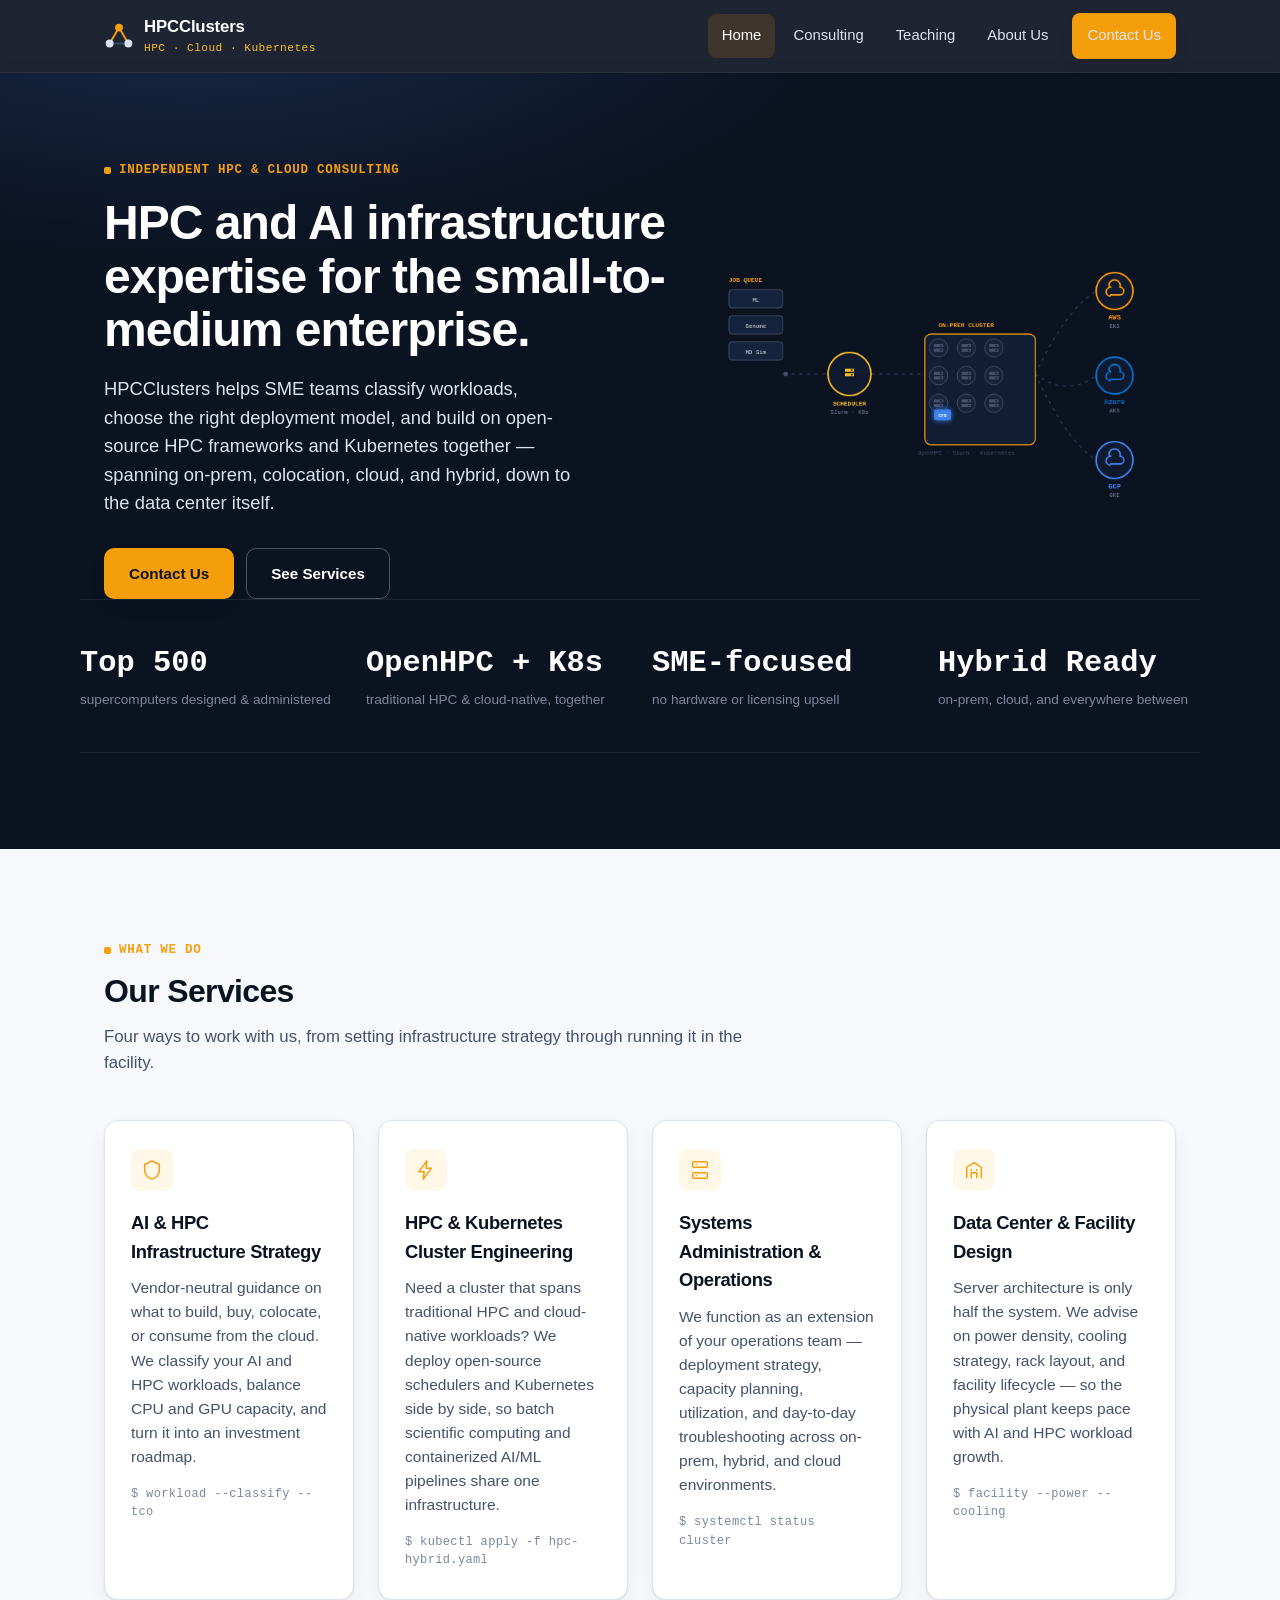
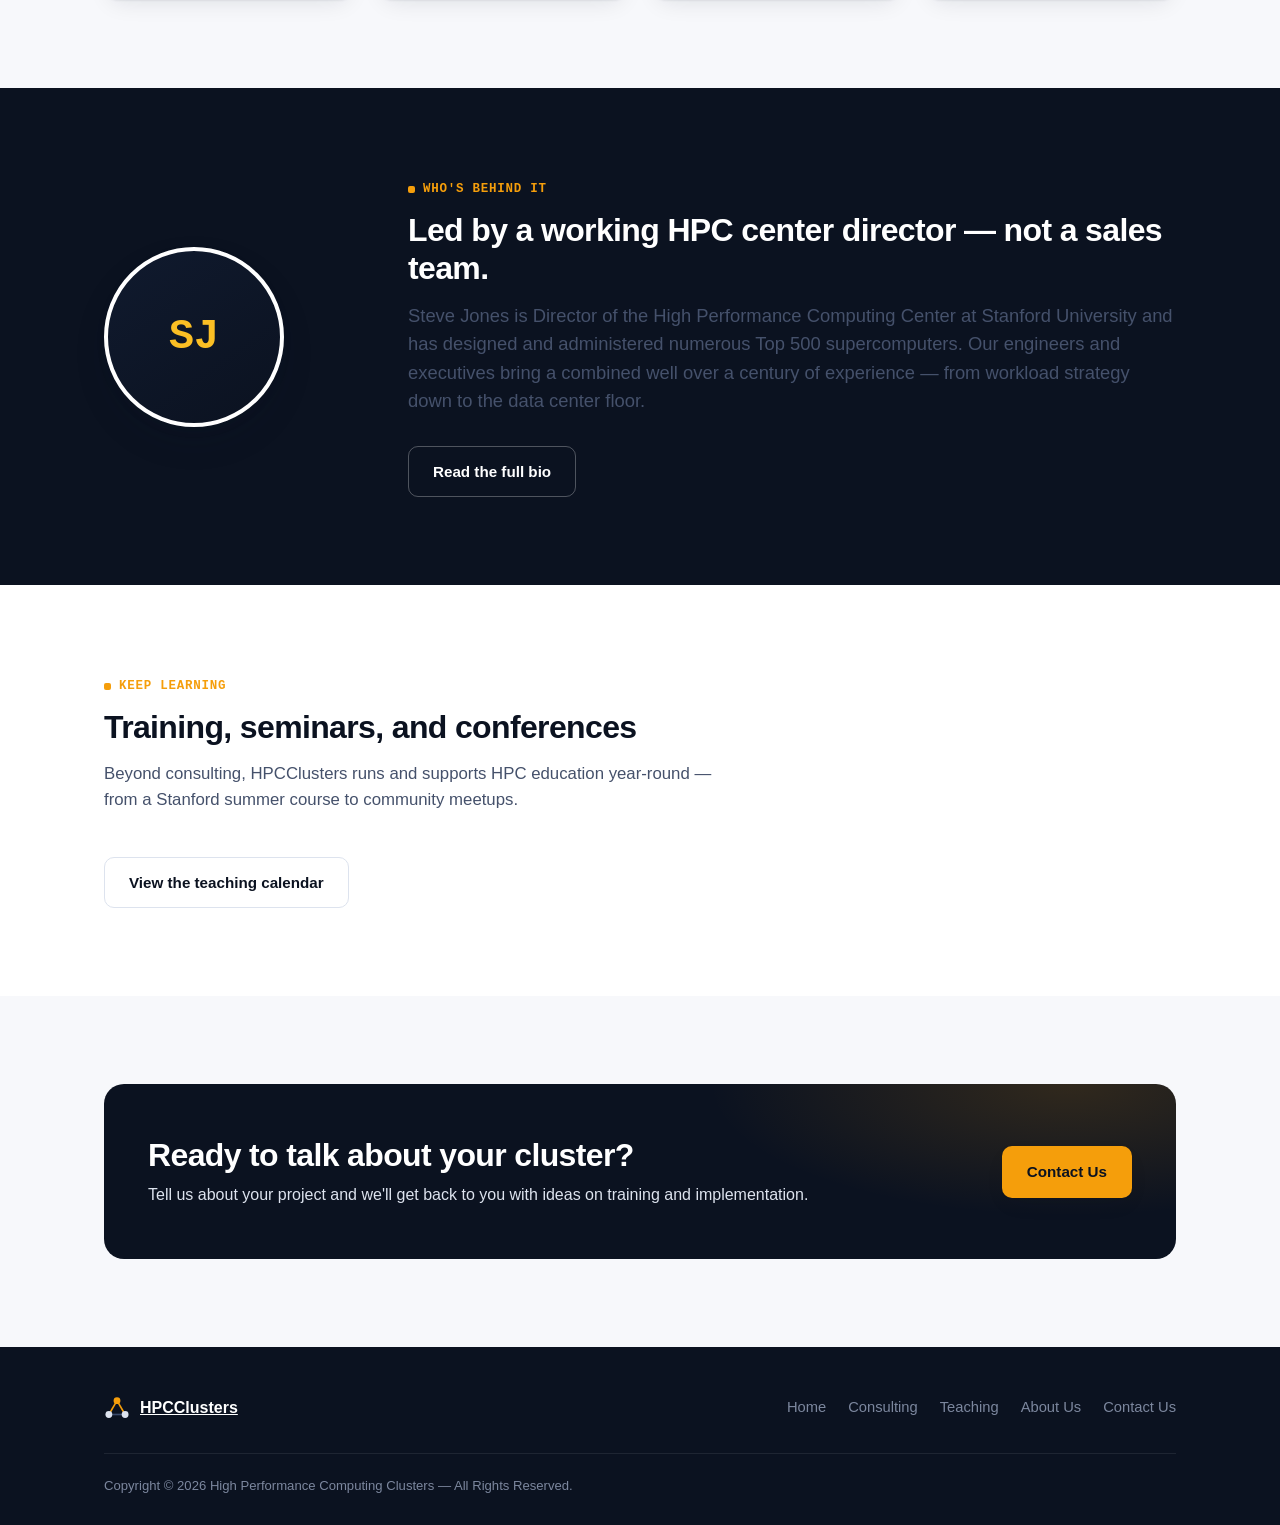
==== index.html @ d19217a7 "Revert stat label to OpenHPC + K8s" ====
<!doctype html>
<html lang="en">
<head>
<meta charset="utf-8" />
<meta name="viewport" content="width=device-width, initial-scale=1" />
<title>HPCClusters — HPC, Cloud & Data Center Consulting</title>
<meta name="description" content="HPCClusters helps small-to-medium enterprises design, deploy, and operate HPC and AI infrastructure — open-source HPC frameworks and Kubernetes clusters, cloud and hybrid deployment strategy, and data center facility design." />
<link rel="stylesheet" href="assets/styles.css" />
</head>
<body>

<header class="site">
  <div class="wrap nav">
    <a class="brand" href="index.html">
      <svg class="mark" viewBox="0 0 32 32" xmlns="http://www.w3.org/2000/svg">
        <line x1="16" y1="7" x2="6" y2="24" stroke="#f59e0b" stroke-width="2"/>
        <line x1="16" y1="7" x2="26" y2="24" stroke="#f59e0b" stroke-width="2"/>
        <line x1="6" y1="24" x2="26" y2="24" stroke="#3a4a6b" stroke-width="2"/>
        <circle cx="16" cy="7" r="4.2" fill="#f59e0b"/>
        <circle cx="6" cy="24" r="4.2" fill="#dde3ee"/>
        <circle cx="26" cy="24" r="4.2" fill="#dde3ee"/>
      </svg>
      <span>HPCClusters<span class="sub">HPC · Cloud · Kubernetes</span></span>
    </a>
    <button class="nav-toggle" aria-label="Toggle navigation" aria-expanded="false">☰</button>
    <ul class="nav-links">
      <li><a href="index.html" class="active">Home</a></li>
      <li><a href="consulting.html">Consulting</a></li>
      <li><a href="teaching.html">Teaching</a></li>
      <li><a href="about.html">About Us</a></li>
      <li class="cta"><a href="contact.html" class="btn btn-primary">Contact Us</a></li>
    </ul>
  </div>
</header>

<section class="hero">
  <div class="wrap hero-grid">
    <div>
      <span class="eyebrow">Independent HPC &amp; cloud consulting</span>
      <h1>HPC and AI infrastructure expertise for the small-to-medium enterprise.</h1>
      <p class="lede">HPCClusters helps SME teams classify workloads, choose the right deployment model, and build on open-source HPC frameworks and Kubernetes together — spanning on-prem, colocation, cloud, and hybrid, down to the data center itself.</p>
      <div class="hero-actions">
        <a href="contact.html" class="btn btn-primary">Contact Us</a>
        <a href="#services" class="btn btn-ghost">See Services</a>
      </div>
    </div>
    <div>
      <canvas id="hpc-anim" class="hybrid-flow" width="600" height="380"
        role="img"
        aria-label="Animation showing HPC jobs dispatched to an on-premises cluster running Slurm and Kubernetes, with burst jobs routed to AWS EKS, Azure AKS, and Google GKE"></canvas>
    </div>
  </div>

  <div class="wrap stats">
    <div class="stat"><b>Top&nbsp;500</b><span>supercomputers designed &amp; administered</span></div>
    <div class="stat"><b>OpenHPC&nbsp;+&nbsp;K8s</b><span>traditional HPC &amp; cloud-native, together</span></div>
    <div class="stat"><b>SME‑focused</b><span>no hardware or licensing upsell</span></div>
    <div class="stat"><b>Hybrid&nbsp;Ready</b><span>on-prem, cloud, and everywhere between</span></div>
  </div>
</section>

<section id="services">
  <div class="wrap">
    <div class="section-head">
      <span class="eyebrow">What we do</span>
      <h2>Our Services</h2>
      <p>Four ways to work with us, from setting infrastructure strategy through running it in the facility.</p>
    </div>
    <div class="grid-4">
      <div class="card">
        <div class="icon">
          <svg width="22" height="22" viewBox="0 0 24 24" fill="none" xmlns="http://www.w3.org/2000/svg"><path d="M12 2l8 4v6c0 5-3.4 8.6-8 10-4.6-1.4-8-5-8-10V6l8-4z" stroke="currentColor" stroke-width="1.6"/></svg>
        </div>
        <h3>AI &amp; HPC Infrastructure Strategy</h3>
        <p>Vendor-neutral guidance on what to build, buy, colocate, or consume from the cloud. We classify your AI and HPC workloads, balance CPU and GPU capacity, and turn it into an investment roadmap.</p>
        <span class="tag">$ workload --classify --tco</span>
      </div>
      <div class="card">
        <div class="icon">
          <svg width="22" height="22" viewBox="0 0 24 24" fill="none" xmlns="http://www.w3.org/2000/svg"><path d="M13 2L4 14h6l-1 8 9-12h-6l1-8z" stroke="currentColor" stroke-width="1.6" stroke-linejoin="round"/></svg>
        </div>
        <h3>HPC &amp; Kubernetes Cluster Engineering</h3>
        <p>Need a cluster that spans traditional HPC and cloud-native workloads? We deploy open-source schedulers and Kubernetes side by side, so batch scientific computing and containerized AI/ML pipelines share one infrastructure.</p>
        <span class="tag">$ kubectl apply -f hpc-hybrid.yaml</span>
      </div>
      <div class="card">
        <div class="icon">
          <svg width="22" height="22" viewBox="0 0 24 24" fill="none" xmlns="http://www.w3.org/2000/svg"><rect x="4" y="3" width="16" height="6" rx="1.5" stroke="currentColor" stroke-width="1.6"/><rect x="4" y="15" width="16" height="6" rx="1.5" stroke="currentColor" stroke-width="1.6"/><circle cx="8" cy="6" r="0.9" fill="currentColor"/><circle cx="8" cy="18" r="0.9" fill="currentColor"/></svg>
        </div>
        <h3>Systems Administration &amp; Operations</h3>
        <p>We function as an extension of your operations team — deployment strategy, capacity planning, utilization, and day-to-day troubleshooting across on-prem, hybrid, and cloud environments.</p>
        <span class="tag">$ systemctl status cluster</span>
      </div>
      <div class="card">
        <div class="icon">
          <svg width="22" height="22" viewBox="0 0 24 24" fill="none" xmlns="http://www.w3.org/2000/svg"><path d="M4 21V9l8-5 8 5v12" stroke="currentColor" stroke-width="1.6" stroke-linejoin="round"/><path d="M9 21v-6h6v6" stroke="currentColor" stroke-width="1.6"/><path d="M9 12h.01M15 12h.01" stroke="currentColor" stroke-width="2" stroke-linecap="round"/></svg>
        </div>
        <h3>Data Center &amp; Facility Design</h3>
        <p>Server architecture is only half the system. We advise on power density, cooling strategy, rack layout, and facility lifecycle — so the physical plant keeps pace with AI and HPC workload growth.</p>
        <span class="tag">$ facility --power --cooling</span>
      </div>
    </div>
  </div>
</section>

<section class="on-navy">
  <div class="wrap">
    <div class="bio-layout" style="align-items:center;">
      <div class="avatar">SJ</div>
      <div>
        <span class="eyebrow">Who's behind it</span>
        <h2 style="margin-top:10px;">Led by a working HPC center director — not a sales team.</h2>
        <p class="lede" style="margin-top:14px;">Steve Jones is Director of the High Performance Computing Center at Stanford University and has designed and administered numerous Top 500 supercomputers. Our engineers and executives bring a combined well over a century of experience — from workload strategy down to the data center floor.</p>
        <div class="hero-actions">
          <a href="about.html" class="btn btn-ghost">Read the full bio</a>
        </div>
      </div>
    </div>
  </div>
</section>

<section class="on-paper-alt">
  <div class="wrap">
    <div class="section-head">
      <span class="eyebrow">Keep learning</span>
      <h2>Training, seminars, and conferences</h2>
      <p>Beyond consulting, HPCClusters runs and supports HPC education year-round — from a Stanford summer course to community meetups.</p>
    </div>
    <div class="hero-actions">
      <a href="teaching.html" class="btn btn-outline">View the teaching calendar</a>
    </div>
  </div>
</section>

<section>
  <div class="wrap">
    <div class="cta-band">
      <div>
        <h2>Ready to talk about your cluster?</h2>
        <p>Tell us about your project and we'll get back to you with ideas on training and implementation.</p>
      </div>
      <a href="contact.html" class="btn btn-primary">Contact Us</a>
    </div>
  </div>
</section>

<footer class="site">
  <div class="wrap">
    <div class="footer-top">
      <a class="footer-brand" href="index.html">
        <svg class="mark" viewBox="0 0 32 32" xmlns="http://www.w3.org/2000/svg">
          <line x1="16" y1="7" x2="6" y2="24" stroke="#f59e0b" stroke-width="2"/>
          <line x1="16" y1="7" x2="26" y2="24" stroke="#f59e0b" stroke-width="2"/>
          <line x1="6" y1="24" x2="26" y2="24" stroke="#3a4a6b" stroke-width="2"/>
          <circle cx="16" cy="7" r="4.2" fill="#f59e0b"/>
          <circle cx="6" cy="24" r="4.2" fill="#dde3ee"/>
          <circle cx="26" cy="24" r="4.2" fill="#dde3ee"/>
        </svg>
        HPCClusters
      </a>
      <ul class="footer-links" style="list-style:none;padding:0;margin:0;">
        <li><a href="index.html">Home</a></li>
        <li><a href="consulting.html">Consulting</a></li>
        <li><a href="teaching.html">Teaching</a></li>
        <li><a href="about.html">About Us</a></li>
        <li><a href="contact.html">Contact Us</a></li>
      </ul>
    </div>
    <div class="footer-bottom">
      <span>Copyright © <span id="year">2026</span> High Performance Computing Clusters — All Rights Reserved.</span>
    </div>
  </div>
</footer>

<script src="assets/script.js"></script>
<script>
/* ============================================================
   HPC Cluster animation — job dispatch to on-prem + cloud burst
   ============================================================ */
(function () {
  'use strict';

  const canvas = document.getElementById('hpc-anim');
  if (!canvas) return;

  /* Respect reduced-motion preference */
  if (window.matchMedia('(prefers-reduced-motion: reduce)').matches) return;

  const ctx = canvas.getContext('2d');
  const dpr = Math.min(window.devicePixelRatio || 1, 2);

  /* Logical canvas size */
  const LW = 600, LH = 380;
  canvas.width  = LW * dpr;
  canvas.height = LH * dpr;
  ctx.scale(dpr, dpr);

  /* ---- Colors ---- */
  const C = {
    navy900:  '#0b1220',
    navy800:  '#101a2e',
    navy700:  '#16233c',
    slate600: '#45516b',
    slate400: '#7c879e',
    slate200: '#dde3ee',
    pathLine: '#2c3c5c',
    amber:    '#f59e0b',
    amberBrt: '#fbbf24',
    aws:      '#FF9900',
    azure:    '#0078D4',
    gcp:      '#4285F4',
  };

  /* ---- Layout ---- */
  /* Job queue */
  const QX   = 18;   /* left edge of job cards */
  const QW   = 70;   /* card width */
  const QH   = 24;   /* card height */
  const QGAP = 10;   /* gap between cards */
  const QTOP = 80;   /* y of first card */
  const QEXIT_X = QX + QW + 2;  /* right edge where packets enter the path */

  /* Scheduler */
  const SCHED = { x: 175, y: 190, r: 28 };

  /* On-prem cluster grid 3×3 */
  const GCOLS = 3, GROWS = 3, GSPACE = 36;
  const GCX = 327, GCY = 192;
  const GNODES = [];
  for (let r = 0; r < GROWS; r++) {
    for (let c = 0; c < GCOLS; c++) {
      GNODES.push({
        x: GCX + (c - 1) * GSPACE,
        y: GCY + (r - 1) * GSPACE,
        active: 0,            /* seconds of active time remaining */
        phaseOff: Math.random() * Math.PI * 2,
      });
    }
  }

  /* Cloud targets */
  const CLOUDS = [
    { x: 520, y:  82, color: C.aws,   name: 'AWS',   k8s: 'EKS' },
    { x: 520, y: 192, color: C.azure, name: 'Azure', k8s: 'AKS' },
    { x: 520, y: 302, color: C.gcp,   name: 'GCP',   k8s: 'GKE' },
  ];

  /* Cluster bounding box */
  const CPAD = 18;
  const CBOX = {
    x: GCX - GSPACE - CPAD,
    y: GCY - GSPACE - CPAD,
    w: GCOLS * GSPACE + CPAD * 2,
    h: GROWS * GSPACE + CPAD * 2,
  };

  /* ---- State ---- */
  const JOB_LABELS = ['CFD', 'ML', 'Genome', 'MD Sim', 'FEA', 'LLM', 'Monte', 'DFT', 'Batch'];
  let labelIdx = 0;
  let queue = [];      /* { label: string } */
  let packets = [];    /* in-flight job packets */

  let lastSpawn    = -2;
  let lastDispatch = -3;

  /* ---- Helpers ---- */
  function lerp(a, b, t) { return a + (b - a) * t; }

  function quadBez(p0, cp, p1, t) {
    const ax = lerp(p0.x, cp.x, t), ay = lerp(p0.y, cp.y, t);
    const bx = lerp(cp.x, p1.x, t), by = lerp(cp.y, p1.y, t);
    return { x: lerp(ax, bx, t), y: lerp(ay, by, t) };
  }

  function rrect(x, y, w, h, r) {
    ctx.beginPath();
    ctx.roundRect(x, y, w, h, r);
  }

  /* ---- Spawn and dispatch ---- */
  function spawnJob() {
    if (queue.length < 5) {
      queue.push({ label: JOB_LABELS[labelIdx++ % JOB_LABELS.length] });
    }
  }

  function dispatchJob() {
    if (!queue.length) return;
    const job = queue.shift();
    const toCloud = Math.random() < 0.38;
    const startY = QTOP + 12;  /* packet leaves from top of queue area */

    if (toCloud) {
      const cl = CLOUDS[Math.floor(Math.random() * CLOUDS.length)];
      /* Phase 0: straight left→sched  |  Phase 1: curved sched→cloud */
      const cpx = lerp(SCHED.x, cl.x, 0.5);
      const cpy = lerp(SCHED.y, cl.y, 0.5) + (cl.y < SCHED.y ? -28 : cl.y > SCHED.y ? 28 : 0);
      packets.push({
        job, color: cl.color,
        phase: 0, t: 0,
        p0: { x: QEXIT_X, y: startY },
        p1: { x: SCHED.x, y: SCHED.y },
        p2: { x: cl.x - 24, y: cl.y },
        cp: { x: cpx, y: cpy },
        targetNode: null, isCloud: true,
      });
    } else {
      const idle = GNODES.filter(n => n.active <= 0);
      if (!idle.length) { queue.unshift(job); return; }
      const node = idle[Math.floor(Math.random() * idle.length)];
      const cpx = lerp(SCHED.x, node.x, 0.5);
      const cpy = lerp(SCHED.y, node.y, 0.5) - 10;
      packets.push({
        job, color: C.amber,
        phase: 0, t: 0,
        p0: { x: QEXIT_X, y: startY },
        p1: { x: SCHED.x, y: SCHED.y },
        p2: { x: node.x, y: node.y },
        cp: { x: cpx, y: cpy },
        targetNode: node, isCloud: false,
      });
      /* Reserve node immediately */
      node.active = 0.01;
    }
  }

  /* ---- Drawing primitives ---- */

  function drawPath(x1, y1, x2, y2, cpx, cpy) {
    ctx.beginPath();
    if (cpx !== undefined) {
      ctx.moveTo(x1, y1);
      ctx.quadraticCurveTo(cpx, cpy, x2, y2);
    } else {
      ctx.moveTo(x1, y1);
      ctx.lineTo(x2, y2);
    }
    ctx.stroke();
  }

  function drawServerIcon(cx, cy, color) {
    ctx.fillStyle = color;
    ctx.fillRect(cx - 6, cy - 5, 12, 4);
    ctx.fillRect(cx - 6, cy + 1, 12, 4);
    /* status LED */
    ctx.fillStyle = C.navy700;
    ctx.beginPath(); ctx.arc(cx + 3, cy - 3, 1.2, 0, Math.PI * 2); ctx.fill();
    ctx.beginPath(); ctx.arc(cx + 3, cy + 3, 1.2, 0, Math.PI * 2); ctx.fill();
  }

  function drawCloudShape(cx, cy, size, color) {
    const s = size / 18;
    ctx.save();
    ctx.translate(cx, cy);
    ctx.scale(s, s);
    ctx.strokeStyle = color;
    ctx.lineWidth = 1.8 / s;
    ctx.lineJoin = 'round';
    ctx.beginPath();
    ctx.arc(-5, 3, 6,  Math.PI * 0.55, Math.PI * 1.5);
    ctx.arc( 0,-5, 7.5, Math.PI,        0);
    ctx.arc( 7, 2, 5,  Math.PI * 1.5,  Math.PI * 0.5);
    ctx.lineTo(-5, 7);
    ctx.closePath();
    ctx.stroke();
    ctx.restore();
  }

  /* ---- Main frame ---- */
  let rafId;
  let prevT = 0;

  function frame(ts) {
    const now = ts * 0.001;
    const dt  = Math.min(now - prevT, 0.05);
    prevT = now;

    /* Timing */
    if (now - lastSpawn    > 1.7)  { spawnJob();    lastSpawn    = now; }
    if (now - lastDispatch > 2.3 && queue.length) { dispatchJob(); lastDispatch = now; }

    /* Decay active nodes */
    GNODES.forEach(n => { if (n.active > 0) n.active -= dt; });

    /* Update packets */
    const PH0_SPEED = 0.026, PH1_SPEED = 0.018;
    packets.forEach(p => {
      if (p.phase === 0) {
        p.t += PH0_SPEED;
        if (p.t >= 1) { p.phase = 1; p.t = 0; }
      } else {
        p.t += PH1_SPEED;
        if (p.t >= 1) {
          p.done = true;
          if (!p.isCloud && p.targetNode) {
            p.targetNode.active = 3 + Math.random() * 5;
          }
        }
      }
    });
    packets = packets.filter(p => !p.done);

    /* ===== RENDER ===== */
    ctx.clearRect(0, 0, LW, LH);

    /* -- Static connection paths -- */
    ctx.save();
    ctx.setLineDash([3, 7]);
    ctx.strokeStyle = C.pathLine;
    ctx.lineWidth   = 1.5;
    ctx.lineCap     = 'round';

    /* queue exit → sched */
    drawPath(QEXIT_X, SCHED.y, SCHED.x - SCHED.r - 1, SCHED.y);

    /* sched → cluster */
    drawPath(SCHED.x + SCHED.r + 1, SCHED.y, CBOX.x, SCHED.y);

    /* cluster → each cloud (curved) */
    CLOUDS.forEach(cl => {
      const ox = CBOX.x + CBOX.w;
      const oy = SCHED.y;
      const cpx = (ox + cl.x - 24) / 2;
      const cpy = (oy + cl.y) / 2 + (cl.y < oy ? -30 : cl.y > oy ? 30 : 0);
      drawPath(ox, oy, cl.x - 24, cl.y, cpx, cpy);
    });

    ctx.restore();

    /* -- Job queue -- */
    ctx.fillStyle = C.amber;
    ctx.font = 'bold 8px monospace';
    ctx.textAlign = 'left';
    ctx.fillText('JOB QUEUE', QX, QTOP - 10);

    queue.forEach((job, i) => {
      const qy = QTOP + i * (QH + QGAP);
      rrect(QX, qy, QW, QH, 4);
      ctx.fillStyle   = C.navy700;
      ctx.fill();
      ctx.strokeStyle = C.slate600;
      ctx.lineWidth   = 1;
      ctx.stroke();
      ctx.fillStyle   = C.slate200;
      ctx.font        = '7.5px monospace';
      ctx.textAlign   = 'center';
      ctx.fillText(job.label, QX + QW / 2, qy + 16);
    });

    /* Queue-to-sched connector dot */
    ctx.fillStyle = C.slate600;
    ctx.beginPath();
    ctx.arc(QEXIT_X + 2, SCHED.y, 3, 0, Math.PI * 2);
    ctx.fill();

    /* -- Scheduler node -- */
    ctx.save();
    ctx.beginPath();
    ctx.arc(SCHED.x, SCHED.y, SCHED.r, 0, Math.PI * 2);
    ctx.fillStyle   = C.navy800;
    ctx.fill();
    ctx.strokeStyle = C.amberBrt;
    ctx.lineWidth   = 2;
    ctx.stroke();
    drawServerIcon(SCHED.x, SCHED.y - 2, C.amberBrt);

    ctx.fillStyle = C.amberBrt;
    ctx.font      = 'bold 8px monospace';
    ctx.textAlign = 'center';
    ctx.fillText('SCHEDULER', SCHED.x, SCHED.y + SCHED.r + 13);

    ctx.fillStyle = C.slate400;
    ctx.font      = '7.5px monospace';
    ctx.fillText('Slurm · K8s', SCHED.x, SCHED.y + SCHED.r + 24);
    ctx.restore();

    /* -- On-prem cluster box -- */
    rrect(CBOX.x, CBOX.y, CBOX.w, CBOX.h, 8);
    ctx.fillStyle   = 'rgba(22,35,60,0.72)';
    ctx.fill();
    ctx.strokeStyle = C.amber;
    ctx.lineWidth   = 1.5;
    ctx.stroke();

    ctx.fillStyle = C.amber;
    ctx.font      = 'bold 8px monospace';
    ctx.textAlign = 'center';
    ctx.fillText('ON-PREM CLUSTER', GCX, CBOX.y - 9);

    ctx.fillStyle = C.slate600;
    ctx.font      = '7.5px monospace';
    ctx.fillText('OpenHPC · Slurm · Kubernetes', GCX, CBOX.y + CBOX.h + 13);

    /* Compute nodes */
    GNODES.forEach(n => {
      const active = n.active > 0;
      const pulse  = active ? Math.sin(ts * 0.0025 + n.phaseOff) * 0.4 + 0.6 : 0;

      ctx.save();
      if (active) { ctx.shadowColor = C.amber; ctx.shadowBlur = 9 * pulse; }

      ctx.beginPath();
      ctx.arc(n.x, n.y, 12, 0, Math.PI * 2);
      ctx.fillStyle   = active ? `rgba(245,158,11,${0.06 + pulse * 0.12})` : 'rgba(255,255,255,0.03)';
      ctx.fill();
      ctx.strokeStyle = active ? C.amber : C.slate600;
      ctx.lineWidth   = active ? 1.8 : 1;
      ctx.stroke();
      ctx.restore();

      drawServerIcon(n.x, n.y, active ? C.amber : C.slate600);
    });

    /* -- Cloud nodes -- */
    CLOUDS.forEach(cl => {
      ctx.save();
      ctx.beginPath();
      ctx.arc(cl.x, cl.y, 24, 0, Math.PI * 2);
      ctx.fillStyle   = C.navy800;
      ctx.fill();
      ctx.strokeStyle = cl.color;
      ctx.lineWidth   = 2;
      ctx.stroke();
      drawCloudShape(cl.x, cl.y - 2, 18, cl.color);

      ctx.fillStyle = cl.color;
      ctx.font      = 'bold 9px monospace';
      ctx.textAlign = 'center';
      ctx.fillText(cl.name, cl.x, cl.y + 37);

      ctx.fillStyle = C.slate400;
      ctx.font      = '7.5px monospace';
      ctx.fillText(cl.k8s, cl.x, cl.y + 48);
      ctx.restore();
    });

    /* -- In-flight packets -- */
    packets.forEach(p => {
      let pos;
      if (p.phase === 0) {
        pos = { x: lerp(p.p0.x, p.p1.x, p.t), y: lerp(p.p0.y, p.p1.y, p.t) };
      } else {
        pos = quadBez(p.p1, p.cp, p.p2, p.t);
      }

      const pw = 22, ph = 14;
      ctx.save();
      ctx.shadowColor = p.color;
      ctx.shadowBlur  = 7;
      rrect(pos.x - pw / 2, pos.y - ph / 2, pw, ph, 3);
      ctx.fillStyle   = p.color;
      ctx.globalAlpha = 0.93;
      ctx.fill();
      ctx.globalAlpha = 1;

      ctx.fillStyle = (p.color === C.amber) ? '#0b1220' : '#ffffff';
      ctx.font      = 'bold 6px monospace';
      ctx.textAlign = 'center';
      ctx.fillText(p.job.label.substring(0, 5), pos.x, pos.y + 2.5);
      ctx.restore();
    });

    rafId = requestAnimationFrame(frame);
  }

  /* Seed queue */
  spawnJob(); spawnJob(); spawnJob();

  /* Pause when off-screen */
  const io = new IntersectionObserver(([e]) => {
    if (e.isIntersecting) {
      if (!rafId) rafId = requestAnimationFrame(frame);
    } else {
      cancelAnimationFrame(rafId);
      rafId = null;
    }
  }, { threshold: 0.1 });
  io.observe(canvas);

  rafId = requestAnimationFrame(frame);
})();
</script>
</body>
</html>
---- assets/styles.css ----
/* ===========================================================
   HPCClusters — design system
   =========================================================== */

:root {
  --navy-900: #0b1220;
  --navy-800: #101a2e;
  --navy-700: #16233c;
  --slate-600: #45516b;
  --slate-400: #7c879e;
  --slate-200: #dde3ee;
  --paper: #f7f8fb;
  --white: #ffffff;
  --amber-500: #f59e0b;
  --amber-400: #fbbf24;
  --amber-050: #fff7e8;

  --font-sans: -apple-system, BlinkMacSystemFont, "Segoe UI", Roboto, Helvetica, Arial, sans-serif;
  --font-mono: ui-monospace, SFMono-Regular, "SF Mono", Menlo, Consolas, "Liberation Mono", monospace;

  --radius: 14px;
  --shadow-soft: 0 1px 2px rgba(15, 23, 42, 0.06), 0 8px 24px -8px rgba(15, 23, 42, 0.12);
  --shadow-lift: 0 4px 8px rgba(15, 23, 42, 0.08), 0 16px 40px -12px rgba(15, 23, 42, 0.22);
  --max: 1120px;
}

* { box-sizing: border-box; }
html { scroll-behavior: smooth; }

body {
  margin: 0;
  font-family: var(--font-sans);
  color: var(--navy-800);
  background: var(--paper);
  line-height: 1.55;
  -webkit-font-smoothing: antialiased;
}

img { max-width: 100%; display: block; }
a { color: inherit; }

.wrap {
  max-width: var(--max);
  margin: 0 auto;
  padding: 0 24px;
}

.eyebrow {
  display: inline-flex;
  align-items: center;
  gap: 8px;
  font-family: var(--font-mono);
  font-size: 12.5px;
  letter-spacing: 0.06em;
  text-transform: uppercase;
  color: var(--amber-500);
  font-weight: 600;
}
.eyebrow::before {
  content: "";
  width: 7px;
  height: 7px;
  border-radius: 2px;
  background: var(--amber-500);
  display: inline-block;
}

h1, h2, h3, h4 { font-family: var(--font-sans); font-weight: 700; letter-spacing: -0.02em; margin: 0; color: var(--navy-900); }
h1 { font-size: clamp(2rem, 4vw, 3rem); line-height: 1.12; }
h2 { font-size: clamp(1.5rem, 2.6vw, 2rem); line-height: 1.2; }
h3 { font-size: 1.15rem; }
p { margin: 0; }
.lede { font-size: 1.15rem; color: var(--slate-600); }

.btn {
  display: inline-flex;
  align-items: center;
  justify-content: center;
  gap: 8px;
  padding: 13px 24px;
  border-radius: 10px;
  font-weight: 600;
  font-size: 0.95rem;
  text-decoration: none;
  border: 1px solid transparent;
  cursor: pointer;
  transition: transform 0.15s ease, box-shadow 0.15s ease, background 0.15s ease, border-color 0.15s ease;
  white-space: nowrap;
}
.btn:hover { transform: translateY(-1px); }
.btn-primary { background: var(--amber-500); color: var(--navy-900); box-shadow: var(--shadow-soft); }
.btn-primary:hover { background: var(--amber-400); box-shadow: var(--shadow-lift); }
.btn-ghost { background: transparent; color: var(--white); border-color: rgba(255,255,255,0.28); }
.btn-ghost:hover { border-color: rgba(255,255,255,0.55); }
.btn-outline { background: transparent; color: var(--navy-900); border-color: var(--slate-200); }
.btn-outline:hover { border-color: var(--navy-800); }

/* ---------- header ---------- */
header.site {
  position: sticky;
  top: 0;
  z-index: 50;
  background: rgba(11, 18, 32, 0.92);
  backdrop-filter: saturate(140%) blur(10px);
  border-bottom: 1px solid rgba(255,255,255,0.06);
}
.nav {
  display: flex;
  align-items: center;
  justify-content: space-between;
  height: 72px;
}
.brand {
  display: flex;
  align-items: center;
  gap: 10px;
  text-decoration: none;
  color: var(--white);
  font-weight: 700;
  font-size: 1.05rem;
  letter-spacing: -0.01em;
}
.brand .mark { width: 30px; height: 30px; flex: none; }
.brand .sub { font-family: var(--font-mono); font-size: 0.7rem; color: var(--amber-400); letter-spacing: 0.04em; display: block; font-weight: 500; }

.nav-links { display: flex; align-items: center; gap: 4px; list-style: none; margin: 0; padding: 0; }
.nav-links a {
  display: inline-block;
  padding: 10px 14px;
  color: var(--slate-200);
  text-decoration: none;
  font-size: 0.93rem;
  font-weight: 500;
  border-radius: 8px;
  transition: color 0.15s ease, background 0.15s ease;
}
.nav-links a:hover { color: var(--white); background: rgba(255,255,255,0.07); }
.nav-links a.active { color: var(--white); background: rgba(245,158,11,0.14); }
.nav-links .cta { margin-left: 6px; }

.nav-toggle {
  display: none;
  background: none;
  border: 1px solid rgba(255,255,255,0.2);
  border-radius: 8px;
  width: 40px;
  height: 40px;
  color: var(--white);
  cursor: pointer;
}

@media (max-width: 860px) {
  .nav-toggle { display: inline-flex; align-items: center; justify-content: center; }
  .nav-links {
    position: absolute;
    top: 72px; left: 0; right: 0;
    background: var(--navy-900);
    flex-direction: column;
    align-items: stretch;
    padding: 8px 20px 18px;
    border-bottom: 1px solid rgba(255,255,255,0.08);
    display: none;
  }
  .nav-links.open { display: flex; }
  .nav-links a { padding: 12px 10px; }
  .nav-links .cta { margin-left: 0; margin-top: 6px; }
}

/* ---------- hero ---------- */
.hero {
  position: relative;
  background: radial-gradient(1200px 480px at 15% -10%, #182a4a 0%, var(--navy-900) 55%), var(--navy-900);
  color: var(--white);
  overflow: hidden;
  padding: 84px 0 96px;
}
.hero-grid {
  display: grid;
  grid-template-columns: 1.1fr 0.9fr;
  gap: 48px;
  align-items: center;
  position: relative;
  z-index: 2;
}
@media (max-width: 900px) { .hero-grid { grid-template-columns: 1fr; } }

.hero p.lede { color: var(--slate-200); margin-top: 18px; max-width: 46ch; }
.hero h1 { color: var(--white); margin-top: 14px; }
.hero-actions { display: flex; gap: 12px; margin-top: 30px; flex-wrap: wrap; }
.hero-small { padding: 64px 0 72px; }

.hybrid-flow { width: 100%; height: auto; overflow: visible; }

.hybrid-flow .flow-path {
  fill: none;
  stroke: #2c3c5c;
  stroke-width: 1.6;
  stroke-dasharray: 3 7;
  stroke-linecap: round;
}

.hybrid-flow .particle {
  fill: var(--amber-500);
  filter: drop-shadow(0 0 4px rgba(245, 158, 11, 0.65));
}
.hybrid-flow .particle-cloud { fill: var(--amber-400); }

.hybrid-flow .node-badge circle {
  fill: var(--navy-700);
  stroke: rgba(255, 255, 255, 0.14);
  stroke-width: 1.5;
}
.hybrid-flow .node-badge-primary circle {
  fill: var(--navy-800);
  stroke: var(--amber-500);
  stroke-width: 2;
}

.hybrid-flow .flow-label {
  fill: var(--slate-400);
  font-family: var(--font-mono);
  font-size: 11px;
  letter-spacing: 0.08em;
}
.hybrid-flow .flow-label-primary { fill: var(--amber-400); font-weight: 600; }

@media (prefers-reduced-motion: reduce) {
  .hybrid-flow .particle { display: none; }
}

/* ---------- sections ---------- */
section { padding: 88px 0; }
.section-head { max-width: 640px; margin-bottom: 44px; }
.section-head h2 { margin-top: 10px; }
.section-head p { margin-top: 14px; color: var(--slate-600); font-size: 1.05rem; }
.center { text-align: center; margin-left: auto; margin-right: auto; }

.on-navy { background: var(--navy-900); color: var(--white); }
.on-navy .section-head p { color: var(--slate-200); }
.on-navy h2 { color: var(--white); }
.on-paper-alt { background: var(--white); }

/* ---------- cards ---------- */
.grid-3 { display: grid; grid-template-columns: repeat(3, 1fr); gap: 24px; }
.grid-2 { display: grid; grid-template-columns: repeat(2, 1fr); gap: 24px; }
.grid-4 { display: grid; grid-template-columns: repeat(4, 1fr); gap: 24px; }
@media (max-width: 1100px) { .grid-4 { grid-template-columns: repeat(2, 1fr); } }
@media (max-width: 900px) { .grid-3, .grid-2 { grid-template-columns: 1fr; } }
@media (max-width: 640px) { .grid-4 { grid-template-columns: 1fr; } }

.card {
  background: var(--white);
  border: 1px solid var(--slate-200);
  border-radius: var(--radius);
  padding: 28px 26px;
  box-shadow: var(--shadow-soft);
  transition: transform 0.18s ease, box-shadow 0.18s ease;
}
.card:hover { transform: translateY(-3px); box-shadow: var(--shadow-lift); }
.card-featured { border-color: var(--amber-500); box-shadow: 0 0 0 1px var(--amber-500), var(--shadow-soft); }
.card-featured:hover { box-shadow: 0 0 0 1px var(--amber-500), var(--shadow-lift); }
.badge {
  display: inline-flex;
  align-self: flex-start;
  align-items: center;
  gap: 6px;
  font-family: var(--font-mono);
  font-size: 0.72rem;
  font-weight: 700;
  letter-spacing: 0.04em;
  text-transform: uppercase;
  color: var(--navy-900);
  background: var(--amber-050);
  border: 1px solid var(--amber-400);
  padding: 4px 10px;
  border-radius: 999px;
}
.card .icon {
  width: 42px; height: 42px;
  border-radius: 10px;
  background: var(--amber-050);
  display: flex; align-items: center; justify-content: center;
  margin-bottom: 18px;
  color: var(--amber-500);
}
.card h3 { margin-bottom: 10px; }
.card p { color: var(--slate-600); font-size: 0.97rem; }
.card .tag {
  display: inline-block;
  margin-top: 16px;
  font-family: var(--font-mono);
  font-size: 0.75rem;
  color: var(--slate-400);
  letter-spacing: 0.03em;
}

.card-link { text-decoration: none; }
.card-link .card { height: 100%; display: flex; flex-direction: column; }
.card-link .more { margin-top: auto; padding-top: 18px; font-weight: 600; font-size: 0.9rem; color: var(--navy-900); display: flex; align-items: center; gap: 6px; }
.card-link:hover .more { color: var(--amber-500); }

/* ---------- stats / trust strip ---------- */
.stats {
  display: grid;
  grid-template-columns: repeat(4, 1fr);
  gap: 24px;
  padding: 40px 0;
  border-top: 1px solid rgba(255,255,255,0.08);
  border-bottom: 1px solid rgba(255,255,255,0.08);
}
@media (max-width: 760px) { .stats { grid-template-columns: repeat(2, 1fr); } }
.stat b { display: block; font-size: 1.9rem; color: var(--white); font-family: var(--font-mono); }
.stat span { color: var(--slate-400); font-size: 0.85rem; }

/* ---------- steps ---------- */
.steps { display: grid; grid-template-columns: repeat(3, 1fr); gap: 24px; counter-reset: step; }
.steps-4 { display: grid; grid-template-columns: repeat(4, 1fr); gap: 24px; }
@media (max-width: 1100px) { .steps-4 { grid-template-columns: repeat(2, 1fr); } }
@media (max-width: 900px) { .steps { grid-template-columns: 1fr; } }
@media (max-width: 640px) { .steps-4 { grid-template-columns: 1fr; } }
.step { position: relative; padding-left: 4px; }
.step .num {
  font-family: var(--font-mono);
  font-size: 0.85rem;
  color: var(--amber-500);
  font-weight: 700;
  display: block;
  margin-bottom: 10px;
}
.step h3 { margin-bottom: 8px; }
.step p { color: var(--slate-600); font-size: 0.96rem; }

/* ---------- CTA band ---------- */
.cta-band {
  background: var(--navy-900);
  color: var(--white);
  border-radius: 20px;
  padding: 52px 44px;
  display: flex;
  align-items: center;
  justify-content: space-between;
  gap: 24px;
  flex-wrap: wrap;
  background-image: radial-gradient(600px 220px at 90% 0%, rgba(245,158,11,0.16), transparent 60%);
}
.cta-band h2 { color: var(--white); }
.cta-band p { color: var(--slate-200); margin-top: 8px; }

/* ---------- about / bio ---------- */
.bio-layout { display: grid; grid-template-columns: 260px 1fr; gap: 44px; align-items: start; }
@media (max-width: 800px) { .bio-layout { grid-template-columns: 1fr; } }
.avatar {
  width: 180px; height: 180px;
  border-radius: 50%;
  background: linear-gradient(145deg, var(--navy-800), var(--navy-900));
  color: var(--amber-400);
  display: flex; align-items: center; justify-content: center;
  font-family: var(--font-mono);
  font-size: 2.6rem;
  font-weight: 700;
  border: 4px solid var(--white);
  box-shadow: var(--shadow-lift);
}
.bio p { color: var(--slate-600); margin-bottom: 16px; font-size: 1.02rem; }
.credentials { list-style: none; margin: 24px 0 0; padding: 0; display: grid; gap: 12px; }
.credentials li { display: flex; gap: 10px; font-size: 0.95rem; color: var(--navy-800); }
.credentials li::before { content: "▸"; color: var(--amber-500); font-weight: 700; }

/* ---------- contact ---------- */
.contact-layout { display: grid; grid-template-columns: 1fr 1fr; gap: 48px; }
@media (max-width: 860px) { .contact-layout { grid-template-columns: 1fr; } }
.info-list { list-style: none; margin: 24px 0 0; padding: 0; display: grid; gap: 16px; }
.info-list li { display: flex; gap: 12px; align-items: flex-start; font-size: 0.98rem; }
.info-list .k { color: var(--slate-400); font-family: var(--font-mono); font-size: 0.78rem; text-transform: uppercase; letter-spacing: 0.05em; min-width: 84px; padding-top: 2px; }

form.contact-form { display: grid; gap: 16px; background: var(--white); border: 1px solid var(--slate-200); border-radius: var(--radius); padding: 28px; box-shadow: var(--shadow-soft); }
form.contact-form[hidden] { display: none; }
.field { display: grid; gap: 6px; }
.field label { font-size: 0.85rem; font-weight: 600; color: var(--navy-800); }
.field input, .field textarea {
  font-family: var(--font-sans);
  font-size: 0.96rem;
  padding: 12px 14px;
  border-radius: 9px;
  border: 1px solid var(--slate-200);
  background: var(--paper);
  color: var(--navy-900);
  resize: vertical;
}
.field input:focus, .field textarea:focus { outline: 2px solid var(--amber-400); outline-offset: 1px; }
.form-note { font-size: 0.82rem; color: var(--slate-400); }

.form-success {
  background: var(--white);
  border: 1px solid var(--slate-200);
  border-radius: var(--radius);
  padding: 28px;
  box-shadow: var(--shadow-soft);
}
.form-success h3 { color: var(--navy-900); }
.form-success p { color: var(--slate-600); margin-top: 8px; }

/* ---------- footer ---------- */
footer.site {
  background: var(--navy-900);
  color: var(--slate-400);
  padding: 48px 0 28px;
}
.footer-top {
  display: flex;
  justify-content: space-between;
  gap: 24px;
  flex-wrap: wrap;
  padding-bottom: 32px;
  border-bottom: 1px solid rgba(255,255,255,0.08);
}
.footer-brand { color: var(--white); font-weight: 700; display: flex; align-items: center; gap: 10px; }
.footer-brand .mark { width: 26px; height: 26px; }
.footer-links { display: flex; gap: 22px; flex-wrap: wrap; }
.footer-links a { color: var(--slate-400); text-decoration: none; font-size: 0.92rem; }
.footer-links a:hover { color: var(--white); }
.social { display: flex; gap: 14px; }
.social a { color: var(--slate-400); }
.social a:hover { color: var(--amber-400); }
.footer-bottom { display: flex; justify-content: space-between; gap: 12px; flex-wrap: wrap; padding-top: 22px; font-size: 0.82rem; }
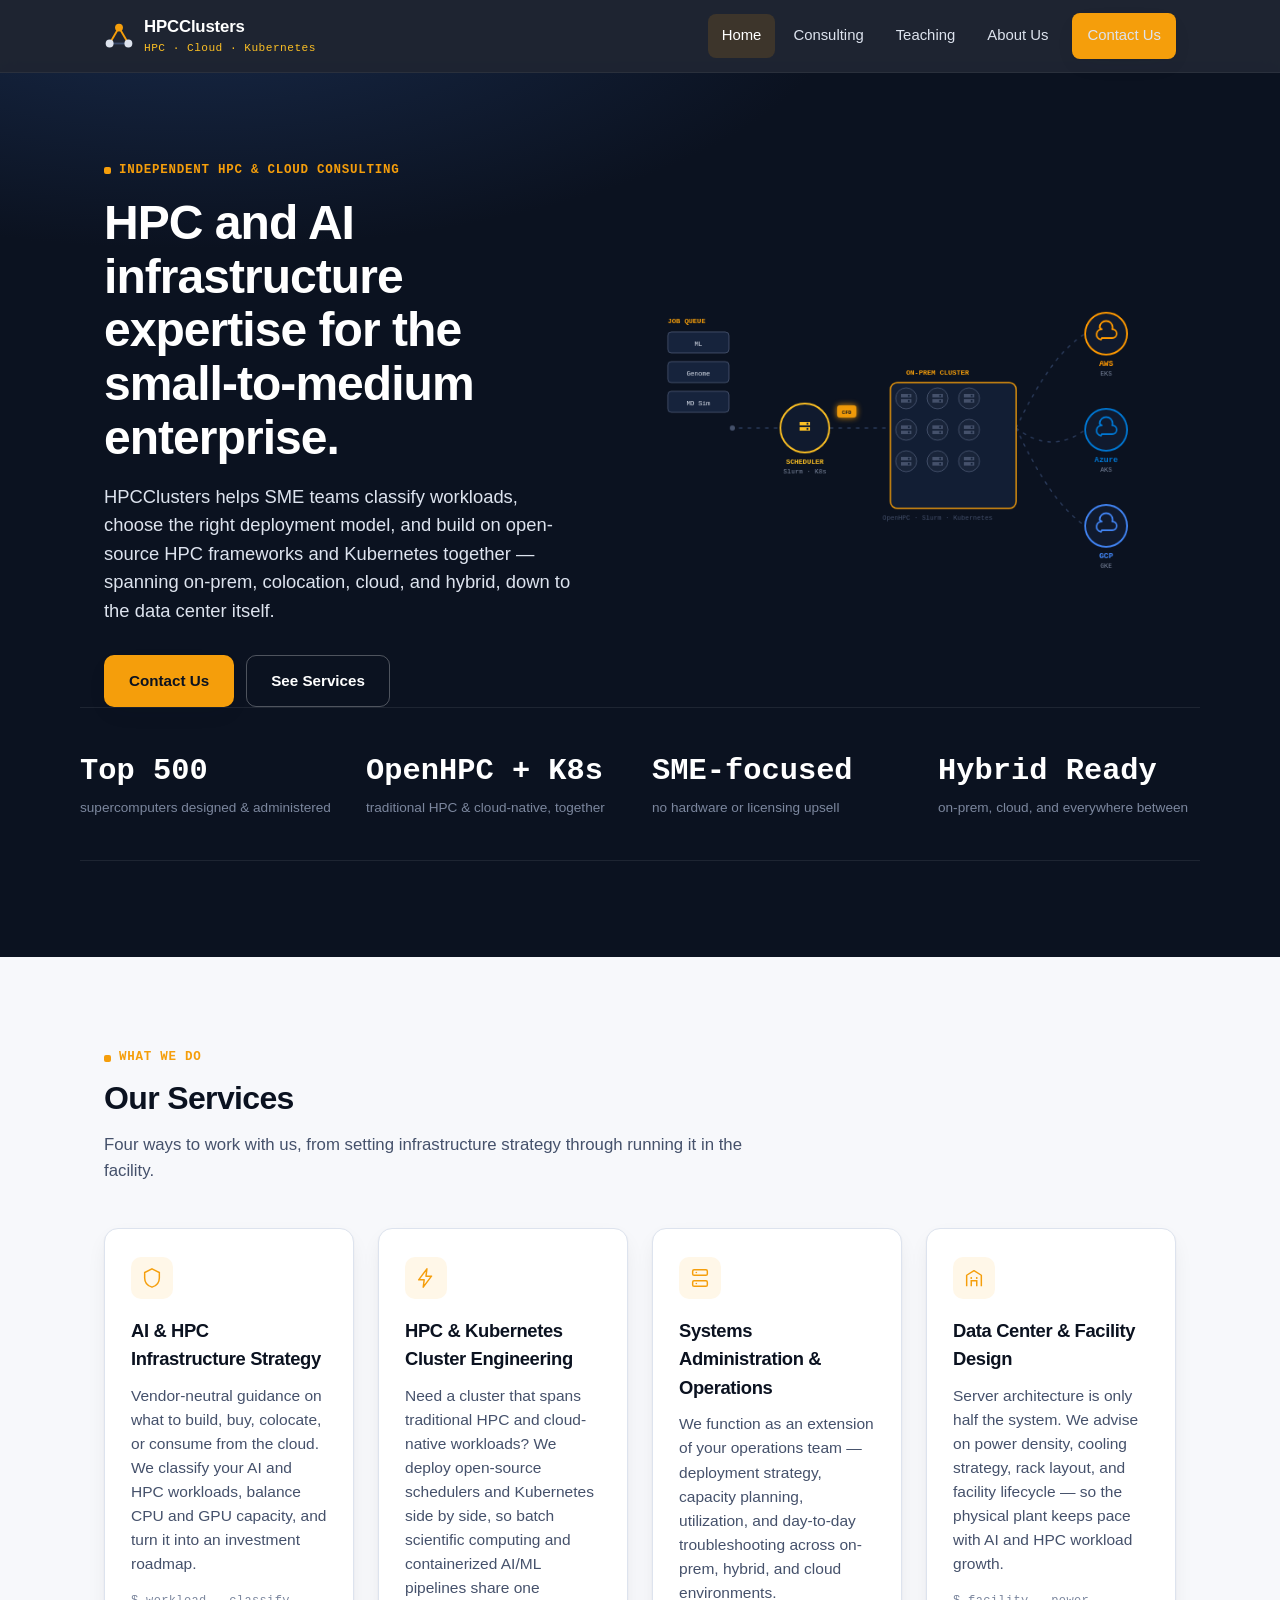
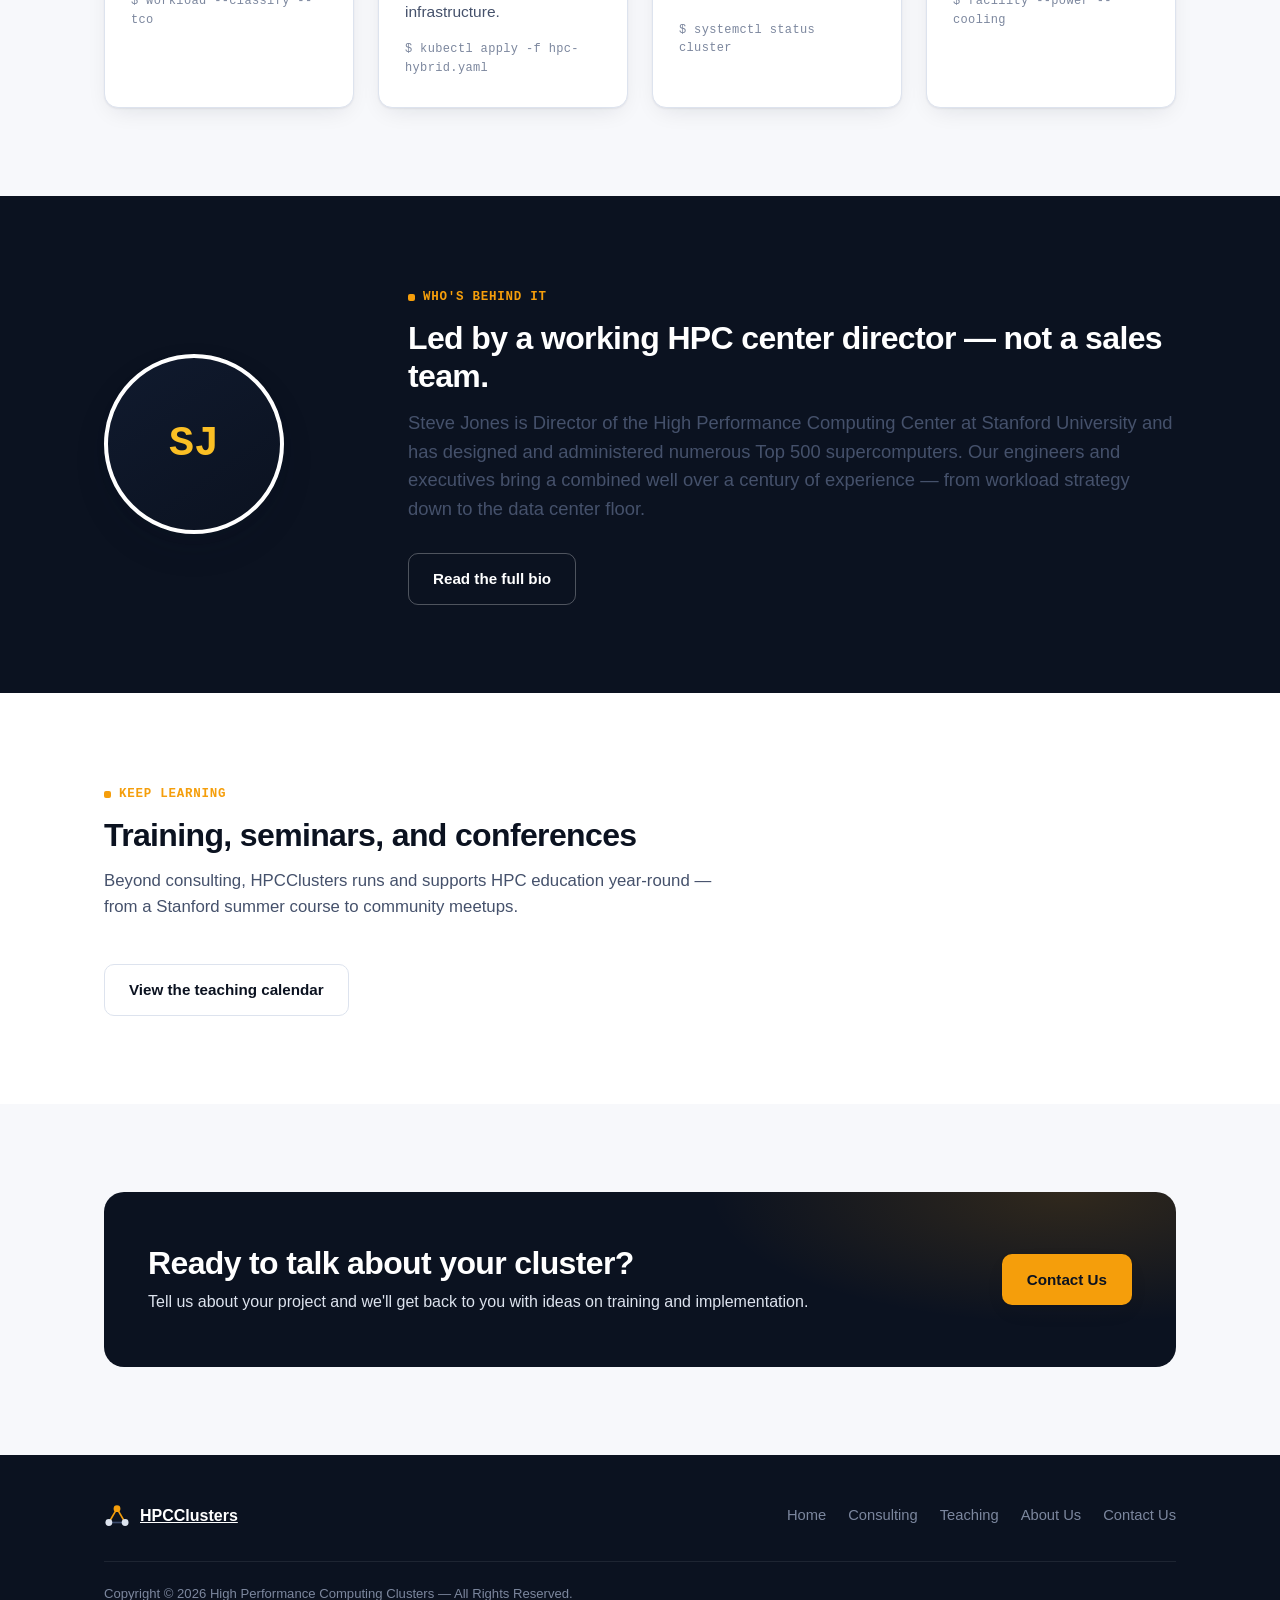
==== commit 9b7cd66c: "Increase animation size ~14% via wider hero grid column" ====
--- a/index.html
+++ b/index.html
@@ -34,7 +34,7 @@
 </header>
 
 <section class="hero">
-  <div class="wrap hero-grid">
+  <div class="wrap hero-grid" style="grid-template-columns: 1fr 1.05fr;">
     <div>
       <span class="eyebrow">Independent HPC &amp; cloud consulting</span>
       <h1>HPC and AI infrastructure expertise for the small-to-medium enterprise.</h1>
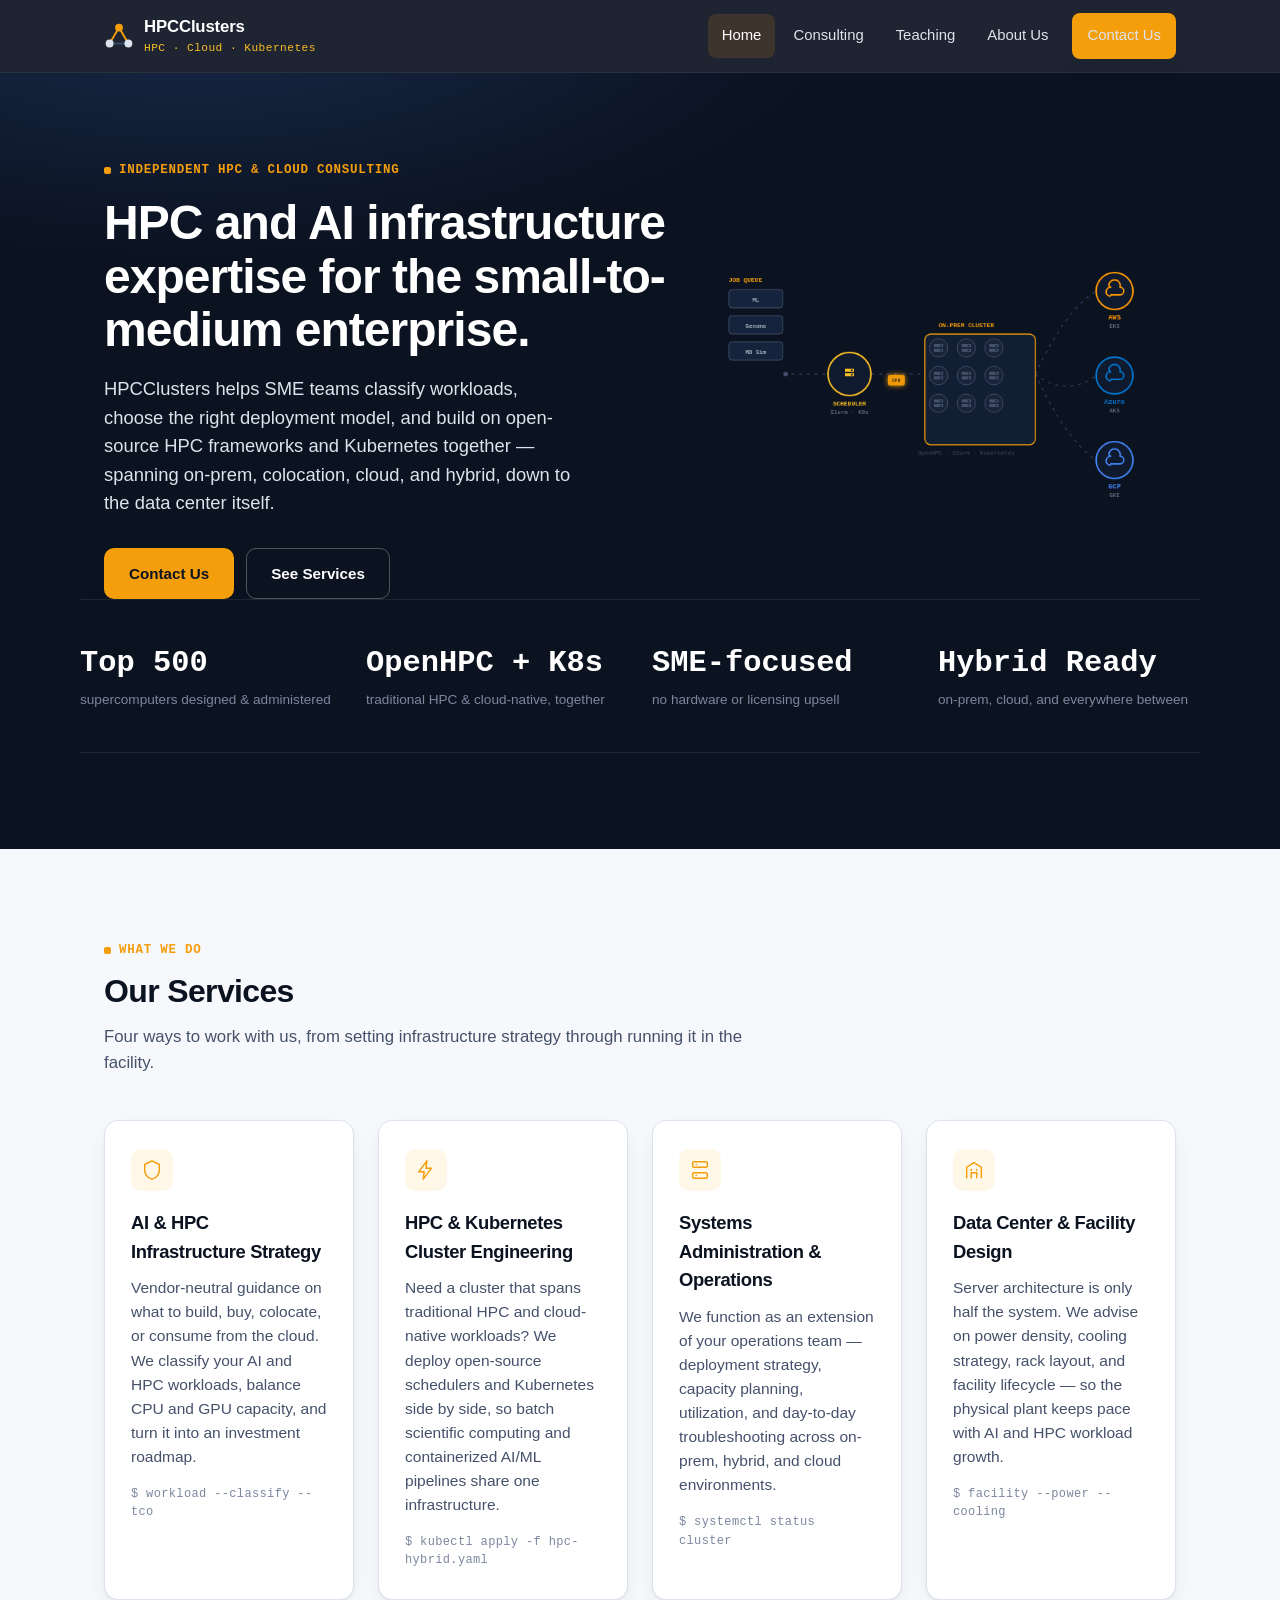
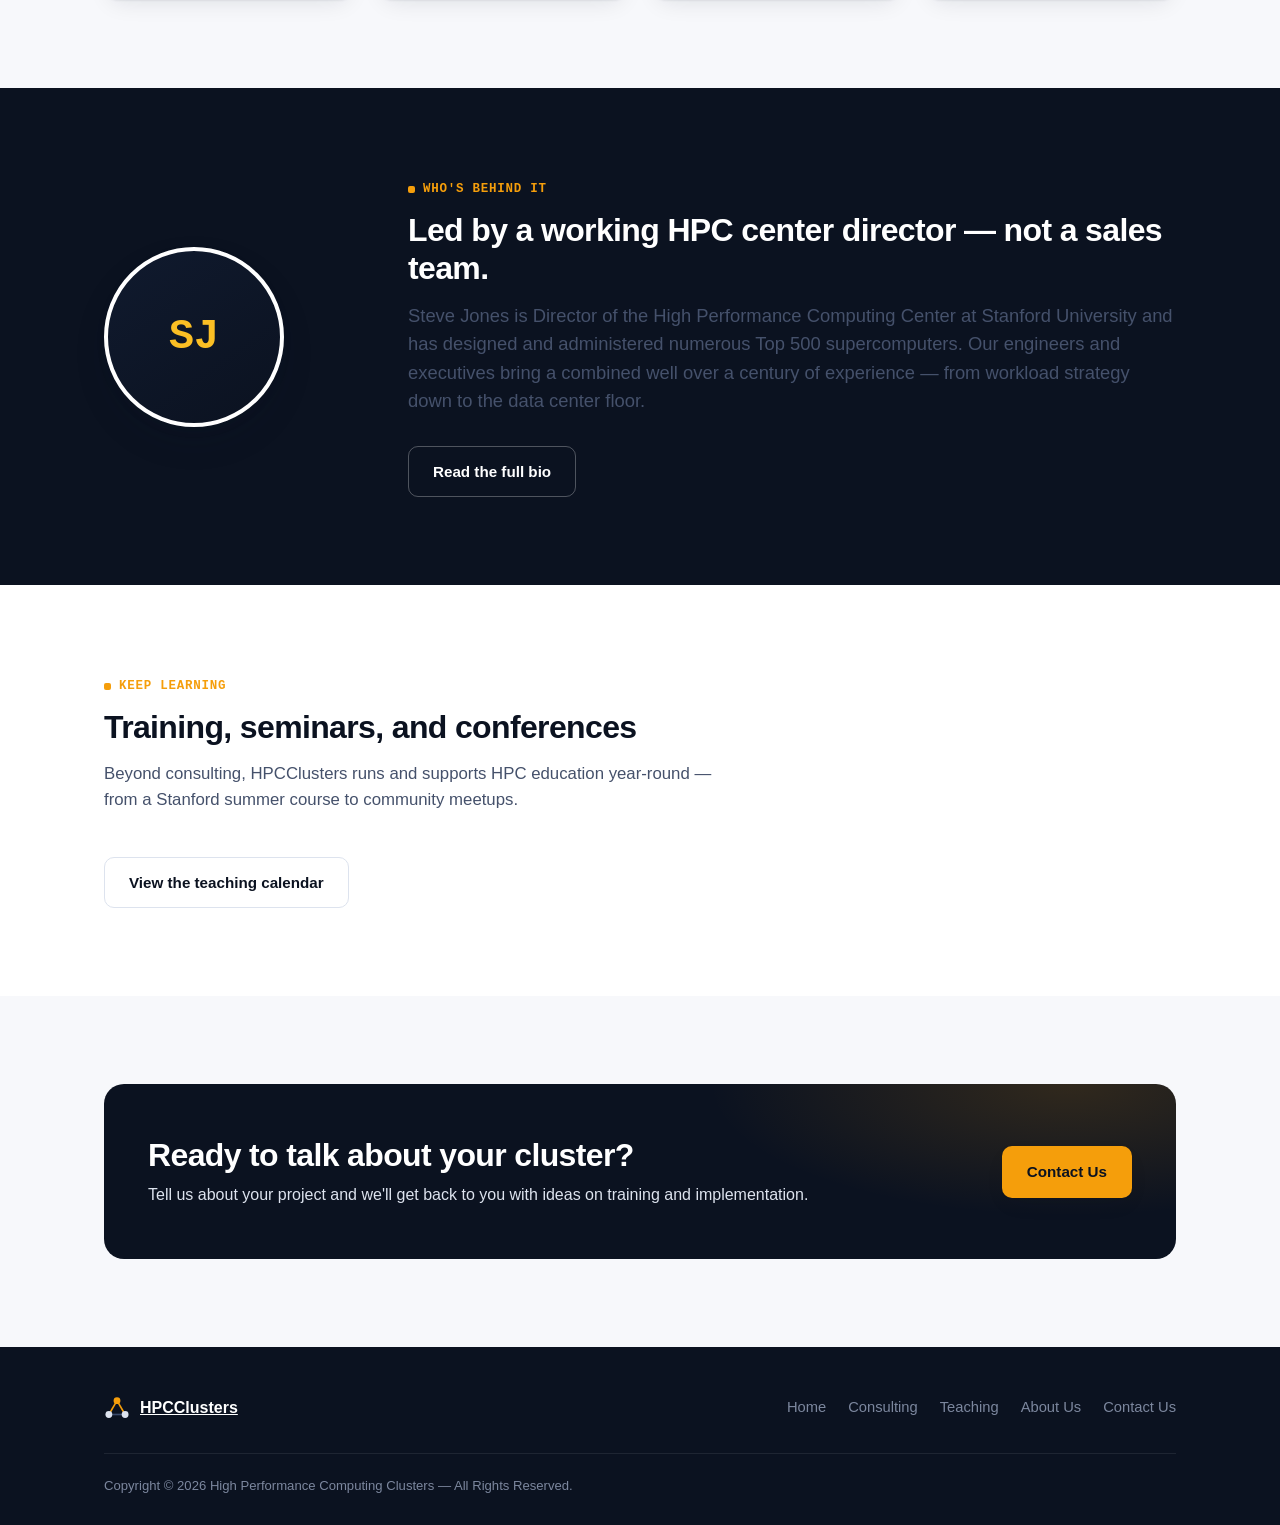
==== commit ddd47c82: "Revert animation size change" ====
--- a/index.html
+++ b/index.html
@@ -34,7 +34,7 @@
 </header>
 
 <section class="hero">
-  <div class="wrap hero-grid" style="grid-template-columns: 1fr 1.05fr;">
+  <div class="wrap hero-grid">
     <div>
       <span class="eyebrow">Independent HPC &amp; cloud consulting</span>
       <h1>HPC and AI infrastructure expertise for the small-to-medium enterprise.</h1>
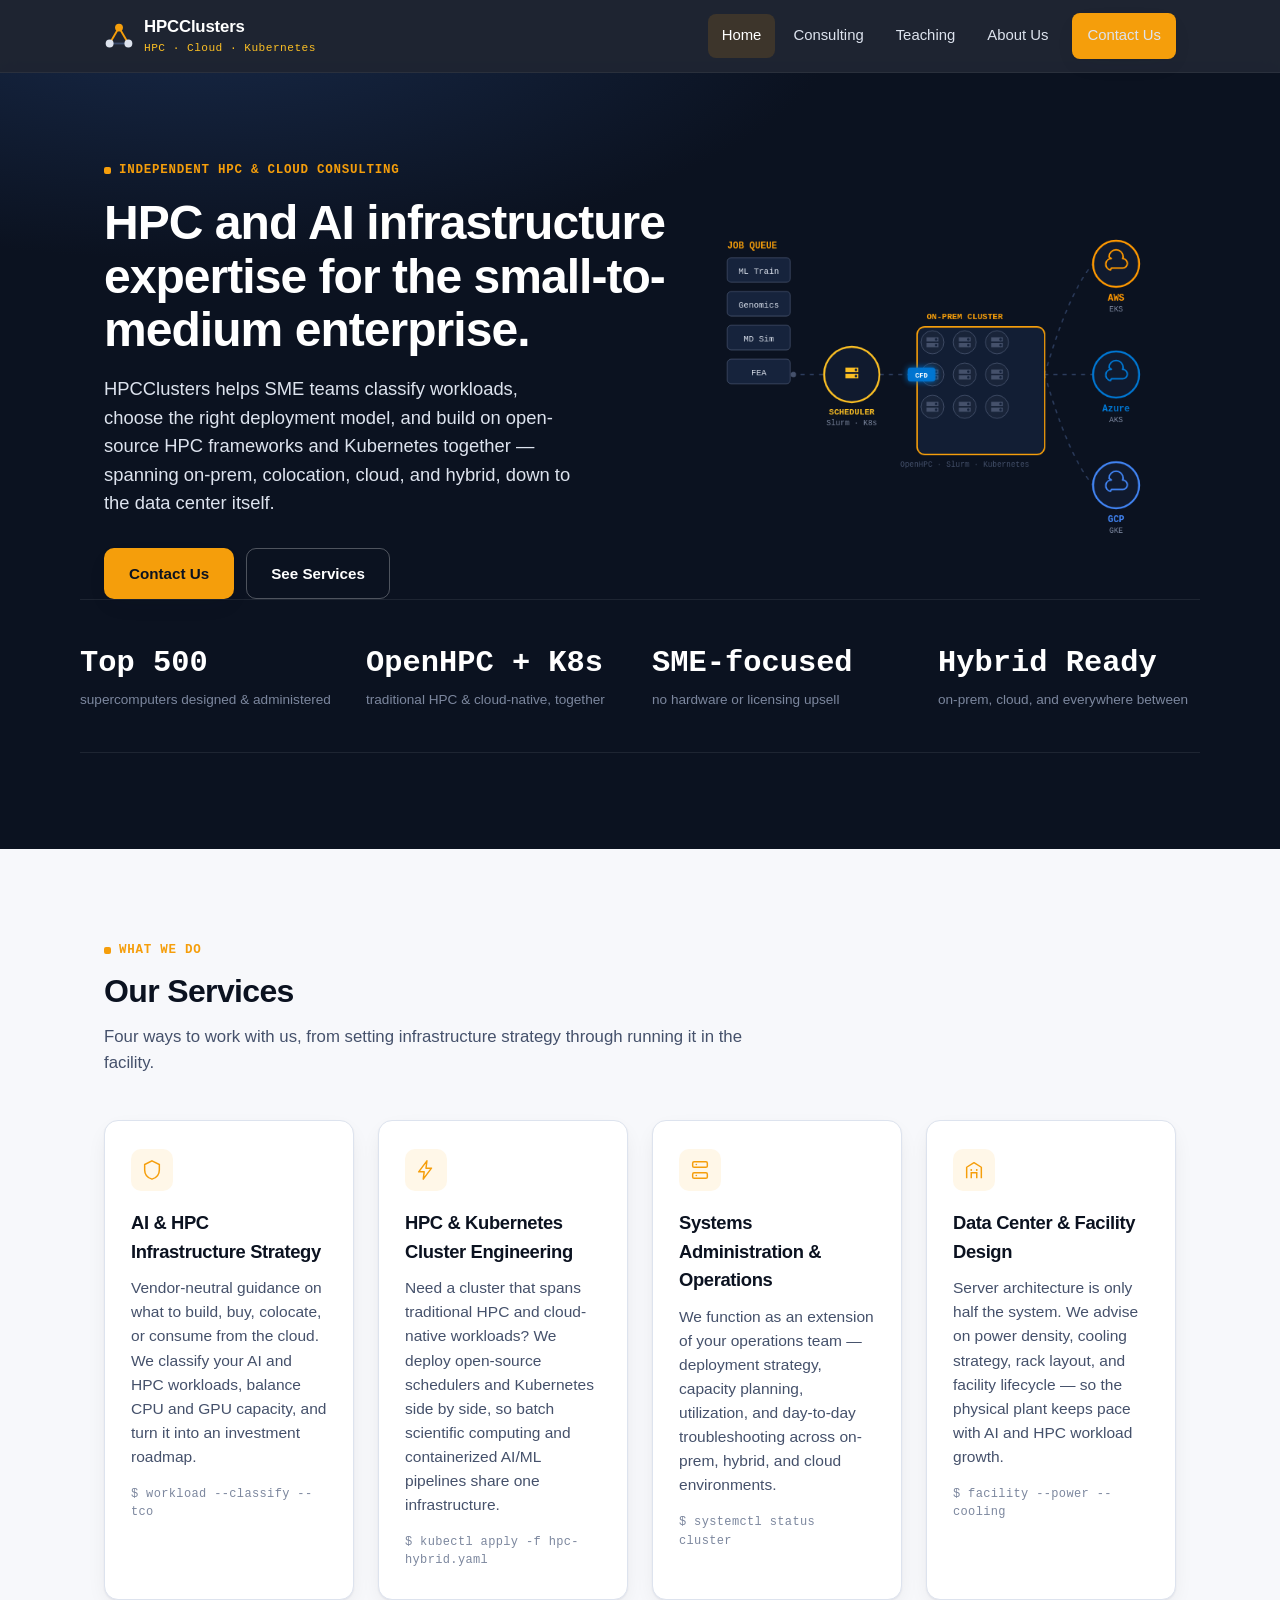
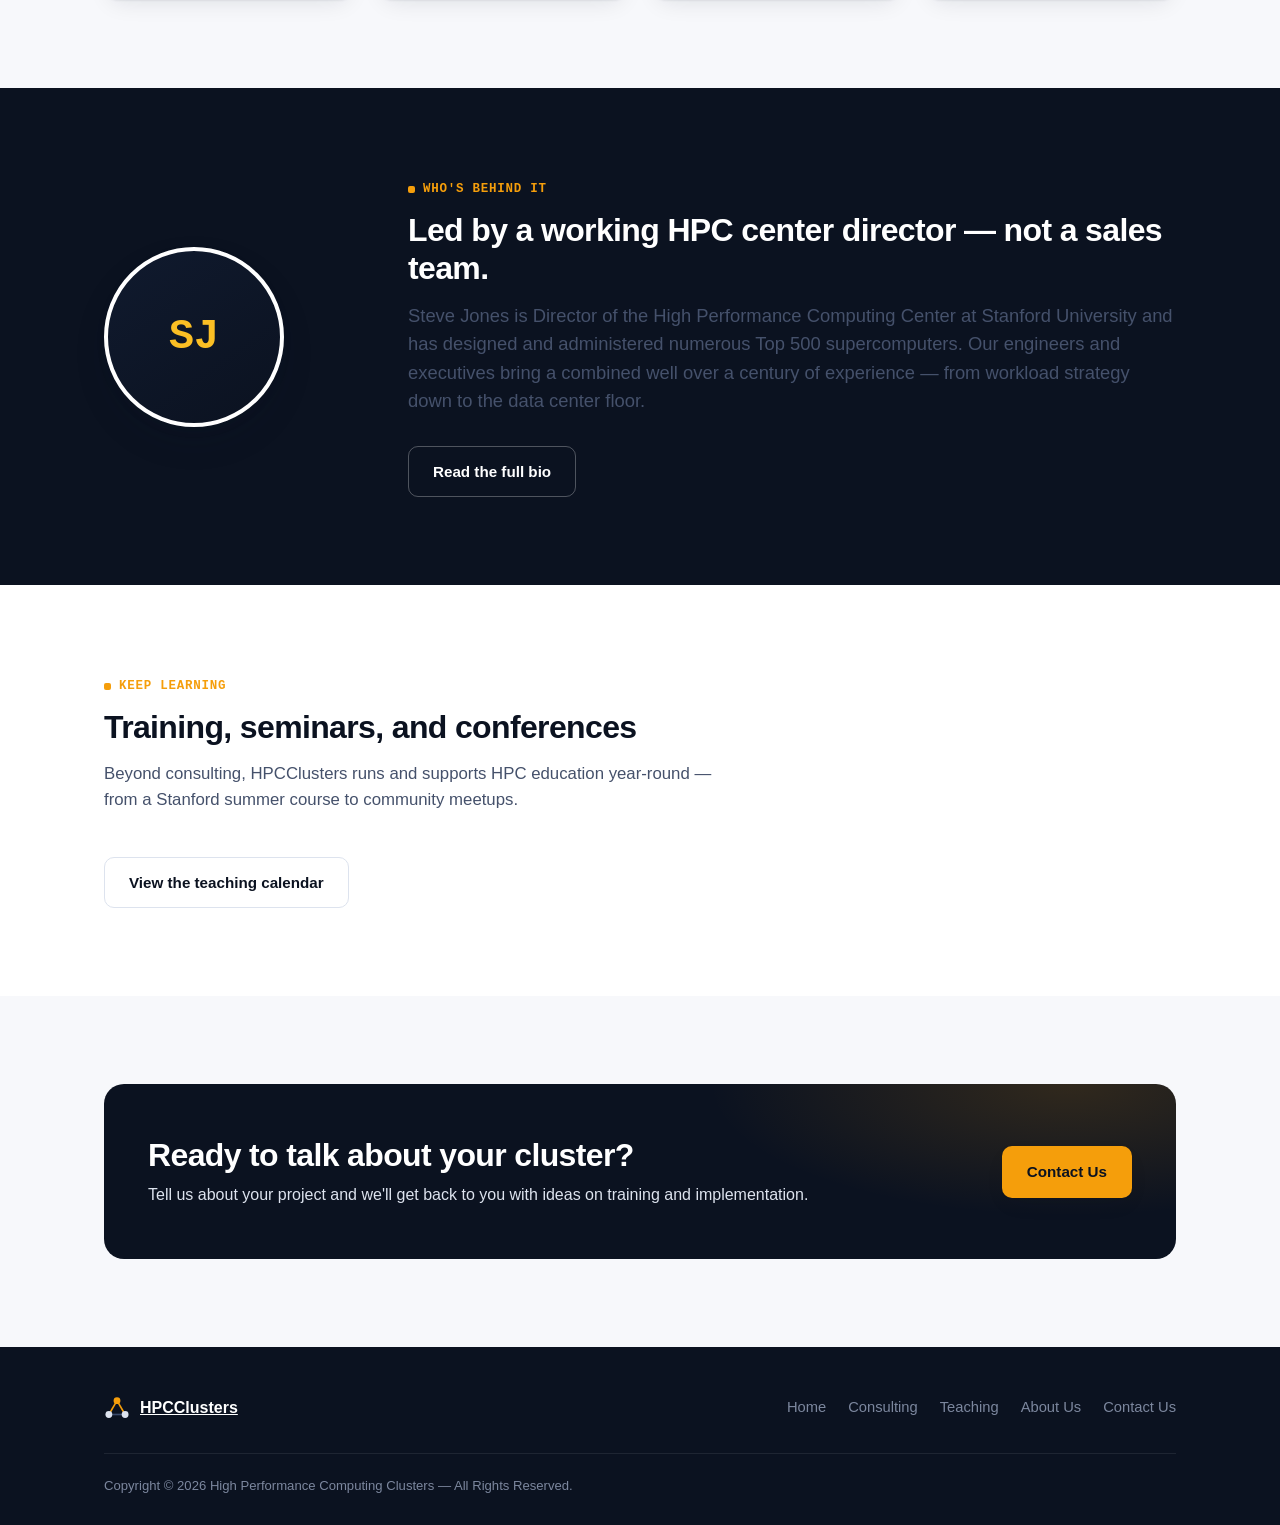
==== commit ea193c41: "Redesign hero animation — taller canvas (480px), larger readable fonts, bigger nodes" ====
--- a/index.html
+++ b/index.html
@@ -45,7 +45,7 @@
       </div>
     </div>
     <div>
-      <canvas id="hpc-anim" class="hybrid-flow" width="600" height="380"
+      <canvas id="hpc-anim" class="hybrid-flow" width="600" height="480"
         role="img"
         aria-label="Animation showing HPC jobs dispatched to an on-premises cluster running Slurm and Kubernetes, with burst jobs routed to AWS EKS, Azure AKS, and Google GKE"></canvas>
     </div>
@@ -175,22 +175,19 @@
 <script src="assets/script.js"></script>
 <script>
 /* ============================================================
-   HPC Cluster animation — job dispatch to on-prem + cloud burst
+   HPC Cluster animation v2 — job dispatch to on-prem + cloud burst
+   Larger canvas (600×480), readable fonts, spread-out layout
    ============================================================ */
 (function () {
   'use strict';
 
   const canvas = document.getElementById('hpc-anim');
   if (!canvas) return;
-
-  /* Respect reduced-motion preference */
   if (window.matchMedia('(prefers-reduced-motion: reduce)').matches) return;
 
   const ctx = canvas.getContext('2d');
   const dpr = Math.min(window.devicePixelRatio || 1, 2);
-
-  /* Logical canvas size */
-  const LW = 600, LH = 380;
+  const LW = 600, LH = 480;
   canvas.width  = LW * dpr;
   canvas.height = LH * dpr;
   ctx.scale(dpr, dpr);
@@ -211,42 +208,43 @@
     gcp:      '#4285F4',
   };
 
-  /* ---- Layout ---- */
+  /* ---- Layout (all coordinates in 600×480 space) ---- */
+
   /* Job queue */
-  const QX   = 18;   /* left edge of job cards */
-  const QW   = 70;   /* card width */
-  const QH   = 24;   /* card height */
-  const QGAP = 10;   /* gap between cards */
-  const QTOP = 80;   /* y of first card */
-  const QEXIT_X = QX + QW + 2;  /* right edge where packets enter the path */
-
-  /* Scheduler */
-  const SCHED = { x: 175, y: 190, r: 28 };
+  const QX   = 16;
+  const QW   = 82;
+  const QH   = 32;
+  const QGAP = 12;
+  const QTOP = 88;
+  const QEXIT_X = QX + QW + 2;
+
+  /* Scheduler — centered vertically */
+  const SCHED = { x: 178, y: 240, r: 36 };
 
   /* On-prem cluster grid 3×3 */
-  const GCOLS = 3, GROWS = 3, GSPACE = 36;
-  const GCX = 327, GCY = 192;
+  const GCOLS = 3, GROWS = 3, GSPACE = 42;
+  const GCX = 325, GCY = 240;
+  const NODE_R = 15;
   const GNODES = [];
-  for (let r = 0; r < GROWS; r++) {
-    for (let c = 0; c < GCOLS; c++) {
+  for (let r = 0; r < GROWS; r++)
+    for (let c = 0; c < GCOLS; c++)
       GNODES.push({
         x: GCX + (c - 1) * GSPACE,
         y: GCY + (r - 1) * GSPACE,
-        active: 0,            /* seconds of active time remaining */
+        active: 0,
         phaseOff: Math.random() * Math.PI * 2,
       });
-    }
-  }
-
-  /* Cloud targets */
+
+  /* Cloud targets — spread across the full height */
+  const CLOUD_R = 30;
   const CLOUDS = [
-    { x: 520, y:  82, color: C.aws,   name: 'AWS',   k8s: 'EKS' },
-    { x: 520, y: 192, color: C.azure, name: 'Azure', k8s: 'AKS' },
-    { x: 520, y: 302, color: C.gcp,   name: 'GCP',   k8s: 'GKE' },
+    { x: 522, y:  96, color: C.aws,   name: 'AWS',   k8s: 'EKS' },
+    { x: 522, y: 240, color: C.azure, name: 'Azure', k8s: 'AKS' },
+    { x: 522, y: 384, color: C.gcp,   name: 'GCP',   k8s: 'GKE' },
   ];
 
   /* Cluster bounding box */
-  const CPAD = 18;
+  const CPAD = 20;
   const CBOX = {
     x: GCX - GSPACE - CPAD,
     y: GCY - GSPACE - CPAD,
@@ -255,325 +253,228 @@
   };
 
   /* ---- State ---- */
-  const JOB_LABELS = ['CFD', 'ML', 'Genome', 'MD Sim', 'FEA', 'LLM', 'Monte', 'DFT', 'Batch'];
-  let labelIdx = 0;
-  let queue = [];      /* { label: string } */
-  let packets = [];    /* in-flight job packets */
-
-  let lastSpawn    = -2;
-  let lastDispatch = -3;
+  const JOB_LABELS = ['CFD', 'ML Train', 'Genomics', 'MD Sim', 'FEA', 'LLM', 'Monte', 'DFT'];
+  let labelIdx = 0, queue = [], packets = [];
+  let lastSpawn = -2, lastDispatch = -3;
 
   /* ---- Helpers ---- */
   function lerp(a, b, t) { return a + (b - a) * t; }
-
   function quadBez(p0, cp, p1, t) {
     const ax = lerp(p0.x, cp.x, t), ay = lerp(p0.y, cp.y, t);
     const bx = lerp(cp.x, p1.x, t), by = lerp(cp.y, p1.y, t);
     return { x: lerp(ax, bx, t), y: lerp(ay, by, t) };
   }
-
-  function rrect(x, y, w, h, r) {
-    ctx.beginPath();
-    ctx.roundRect(x, y, w, h, r);
-  }
-
-  /* ---- Spawn and dispatch ---- */
+  function rrect(x, y, w, h, r) { ctx.beginPath(); ctx.roundRect(x, y, w, h, r); }
+
+  /* ---- Spawn / dispatch ---- */
   function spawnJob() {
-    if (queue.length < 5) {
-      queue.push({ label: JOB_LABELS[labelIdx++ % JOB_LABELS.length] });
-    }
+    if (queue.length < 5) queue.push({ label: JOB_LABELS[labelIdx++ % JOB_LABELS.length] });
   }
 
   function dispatchJob() {
     if (!queue.length) return;
     const job = queue.shift();
     const toCloud = Math.random() < 0.38;
-    const startY = QTOP + 12;  /* packet leaves from top of queue area */
+    const startY = QTOP + 16;
 
     if (toCloud) {
       const cl = CLOUDS[Math.floor(Math.random() * CLOUDS.length)];
-      /* Phase 0: straight left→sched  |  Phase 1: curved sched→cloud */
       const cpx = lerp(SCHED.x, cl.x, 0.5);
-      const cpy = lerp(SCHED.y, cl.y, 0.5) + (cl.y < SCHED.y ? -28 : cl.y > SCHED.y ? 28 : 0);
-      packets.push({
-        job, color: cl.color,
-        phase: 0, t: 0,
-        p0: { x: QEXIT_X, y: startY },
-        p1: { x: SCHED.x, y: SCHED.y },
-        p2: { x: cl.x - 24, y: cl.y },
-        cp: { x: cpx, y: cpy },
-        targetNode: null, isCloud: true,
-      });
+      const cpy = lerp(SCHED.y, cl.y, 0.5) + (cl.y < SCHED.y ? -32 : cl.y > SCHED.y ? 32 : 0);
+      packets.push({ job, color: cl.color, phase: 0, t: 0,
+        p0: { x: QEXIT_X, y: startY }, p1: { x: SCHED.x, y: SCHED.y },
+        p2: { x: cl.x - CLOUD_R, y: cl.y }, cp: { x: cpx, y: cpy },
+        targetNode: null, isCloud: true });
     } else {
       const idle = GNODES.filter(n => n.active <= 0);
       if (!idle.length) { queue.unshift(job); return; }
       const node = idle[Math.floor(Math.random() * idle.length)];
       const cpx = lerp(SCHED.x, node.x, 0.5);
-      const cpy = lerp(SCHED.y, node.y, 0.5) - 10;
-      packets.push({
-        job, color: C.amber,
-        phase: 0, t: 0,
-        p0: { x: QEXIT_X, y: startY },
-        p1: { x: SCHED.x, y: SCHED.y },
-        p2: { x: node.x, y: node.y },
-        cp: { x: cpx, y: cpy },
-        targetNode: node, isCloud: false,
-      });
-      /* Reserve node immediately */
+      const cpy = lerp(SCHED.y, node.y, 0.5) - 12;
+      packets.push({ job, color: C.amber, phase: 0, t: 0,
+        p0: { x: QEXIT_X, y: startY }, p1: { x: SCHED.x, y: SCHED.y },
+        p2: { x: node.x, y: node.y }, cp: { x: cpx, y: cpy },
+        targetNode: node, isCloud: false });
       node.active = 0.01;
     }
   }
 
-  /* ---- Drawing primitives ---- */
-
+  /* ---- Drawing ---- */
   function drawPath(x1, y1, x2, y2, cpx, cpy) {
     ctx.beginPath();
-    if (cpx !== undefined) {
-      ctx.moveTo(x1, y1);
-      ctx.quadraticCurveTo(cpx, cpy, x2, y2);
-    } else {
-      ctx.moveTo(x1, y1);
-      ctx.lineTo(x2, y2);
-    }
+    if (cpx !== undefined) { ctx.moveTo(x1, y1); ctx.quadraticCurveTo(cpx, cpy, x2, y2); }
+    else { ctx.moveTo(x1, y1); ctx.lineTo(x2, y2); }
     ctx.stroke();
   }
 
-  function drawServerIcon(cx, cy, color) {
+  function drawServerIcon(cx, cy, color, scale) {
+    const s = scale || 1;
+    const w = 14 * s, h = 5 * s;
     ctx.fillStyle = color;
-    ctx.fillRect(cx - 6, cy - 5, 12, 4);
-    ctx.fillRect(cx - 6, cy + 1, 12, 4);
-    /* status LED */
+    ctx.fillRect(cx - w / 2, cy - h - 1, w, h);
+    ctx.fillRect(cx - w / 2, cy + 1, w, h);
     ctx.fillStyle = C.navy700;
-    ctx.beginPath(); ctx.arc(cx + 3, cy - 3, 1.2, 0, Math.PI * 2); ctx.fill();
-    ctx.beginPath(); ctx.arc(cx + 3, cy + 3, 1.2, 0, Math.PI * 2); ctx.fill();
+    ctx.beginPath(); ctx.arc(cx + w / 2 - 3, cy - h / 2 - 1, 1.5 * s, 0, Math.PI * 2); ctx.fill();
+    ctx.beginPath(); ctx.arc(cx + w / 2 - 3, cy + h / 2 + 1, 1.5 * s, 0, Math.PI * 2); ctx.fill();
   }
 
   function drawCloudShape(cx, cy, size, color) {
     const s = size / 18;
-    ctx.save();
-    ctx.translate(cx, cy);
-    ctx.scale(s, s);
-    ctx.strokeStyle = color;
-    ctx.lineWidth = 1.8 / s;
-    ctx.lineJoin = 'round';
+    ctx.save(); ctx.translate(cx, cy); ctx.scale(s, s);
+    ctx.strokeStyle = color; ctx.lineWidth = 2 / s; ctx.lineJoin = 'round';
     ctx.beginPath();
     ctx.arc(-5, 3, 6,  Math.PI * 0.55, Math.PI * 1.5);
-    ctx.arc( 0,-5, 7.5, Math.PI,        0);
-    ctx.arc( 7, 2, 5,  Math.PI * 1.5,  Math.PI * 0.5);
-    ctx.lineTo(-5, 7);
-    ctx.closePath();
-    ctx.stroke();
+    ctx.arc( 0,-5, 7.5, Math.PI, 0);
+    ctx.arc( 7, 2, 5,  Math.PI * 1.5, Math.PI * 0.5);
+    ctx.lineTo(-5, 7); ctx.closePath(); ctx.stroke();
     ctx.restore();
   }
 
   /* ---- Main frame ---- */
-  let rafId;
-  let prevT = 0;
+  let rafId, prevT = 0;
 
   function frame(ts) {
     const now = ts * 0.001;
     const dt  = Math.min(now - prevT, 0.05);
     prevT = now;
 
-    /* Timing */
-    if (now - lastSpawn    > 1.7)  { spawnJob();    lastSpawn    = now; }
-    if (now - lastDispatch > 2.3 && queue.length) { dispatchJob(); lastDispatch = now; }
-
-    /* Decay active nodes */
+    if (now - lastSpawn    > 1.7)                      { spawnJob();    lastSpawn    = now; }
+    if (now - lastDispatch > 2.3 && queue.length > 0)  { dispatchJob(); lastDispatch = now; }
+
     GNODES.forEach(n => { if (n.active > 0) n.active -= dt; });
 
-    /* Update packets */
-    const PH0_SPEED = 0.026, PH1_SPEED = 0.018;
     packets.forEach(p => {
-      if (p.phase === 0) {
-        p.t += PH0_SPEED;
-        if (p.t >= 1) { p.phase = 1; p.t = 0; }
-      } else {
-        p.t += PH1_SPEED;
-        if (p.t >= 1) {
-          p.done = true;
-          if (!p.isCloud && p.targetNode) {
-            p.targetNode.active = 3 + Math.random() * 5;
-          }
-        }
-      }
+      if (p.phase === 0) { p.t += 0.026; if (p.t >= 1) { p.phase = 1; p.t = 0; } }
+      else               { p.t += 0.018; if (p.t >= 1) { p.done = true; if (!p.isCloud && p.targetNode) p.targetNode.active = 3 + Math.random() * 5; } }
     });
     packets = packets.filter(p => !p.done);
 
     /* ===== RENDER ===== */
     ctx.clearRect(0, 0, LW, LH);
 
-    /* -- Static connection paths -- */
+    /* -- Static paths -- */
     ctx.save();
-    ctx.setLineDash([3, 7]);
-    ctx.strokeStyle = C.pathLine;
-    ctx.lineWidth   = 1.5;
-    ctx.lineCap     = 'round';
-
-    /* queue exit → sched */
+    ctx.setLineDash([4, 8]); ctx.strokeStyle = C.pathLine; ctx.lineWidth = 1.8; ctx.lineCap = 'round';
     drawPath(QEXIT_X, SCHED.y, SCHED.x - SCHED.r - 1, SCHED.y);
-
-    /* sched → cluster */
     drawPath(SCHED.x + SCHED.r + 1, SCHED.y, CBOX.x, SCHED.y);
-
-    /* cluster → each cloud (curved) */
     CLOUDS.forEach(cl => {
-      const ox = CBOX.x + CBOX.w;
-      const oy = SCHED.y;
-      const cpx = (ox + cl.x - 24) / 2;
-      const cpy = (oy + cl.y) / 2 + (cl.y < oy ? -30 : cl.y > oy ? 30 : 0);
-      drawPath(ox, oy, cl.x - 24, cl.y, cpx, cpy);
-    });
-
+      const ox = CBOX.x + CBOX.w, oy = SCHED.y;
+      const cpx = (ox + cl.x - CLOUD_R) / 2;
+      const cpy = (oy + cl.y) / 2 + (cl.y < oy ? -36 : cl.y > oy ? 36 : 0);
+      drawPath(ox, oy, cl.x - CLOUD_R, cl.y, cpx, cpy);
+    });
     ctx.restore();
 
     /* -- Job queue -- */
     ctx.fillStyle = C.amber;
-    ctx.font = 'bold 8px monospace';
+    ctx.font = 'bold 12px monospace';
     ctx.textAlign = 'left';
-    ctx.fillText('JOB QUEUE', QX, QTOP - 10);
+    ctx.fillText('JOB QUEUE', QX, QTOP - 12);
 
     queue.forEach((job, i) => {
       const qy = QTOP + i * (QH + QGAP);
-      rrect(QX, qy, QW, QH, 4);
-      ctx.fillStyle   = C.navy700;
-      ctx.fill();
-      ctx.strokeStyle = C.slate600;
-      ctx.lineWidth   = 1;
-      ctx.stroke();
-      ctx.fillStyle   = C.slate200;
-      ctx.font        = '7.5px monospace';
-      ctx.textAlign   = 'center';
-      ctx.fillText(job.label, QX + QW / 2, qy + 16);
-    });
-
-    /* Queue-to-sched connector dot */
+      rrect(QX, qy, QW, QH, 5);
+      ctx.fillStyle = C.navy700; ctx.fill();
+      ctx.strokeStyle = C.slate600; ctx.lineWidth = 1; ctx.stroke();
+      ctx.fillStyle = C.slate200;
+      ctx.font = '11px monospace';
+      ctx.textAlign = 'center';
+      ctx.fillText(job.label, QX + QW / 2, qy + 21);
+    });
+
     ctx.fillStyle = C.slate600;
-    ctx.beginPath();
-    ctx.arc(QEXIT_X + 2, SCHED.y, 3, 0, Math.PI * 2);
-    ctx.fill();
-
-    /* -- Scheduler node -- */
+    ctx.beginPath(); ctx.arc(QEXIT_X + 2, SCHED.y, 3.5, 0, Math.PI * 2); ctx.fill();
+
+    /* -- Scheduler -- */
     ctx.save();
-    ctx.beginPath();
-    ctx.arc(SCHED.x, SCHED.y, SCHED.r, 0, Math.PI * 2);
-    ctx.fillStyle   = C.navy800;
-    ctx.fill();
-    ctx.strokeStyle = C.amberBrt;
-    ctx.lineWidth   = 2;
-    ctx.stroke();
-    drawServerIcon(SCHED.x, SCHED.y - 2, C.amberBrt);
-
+    ctx.beginPath(); ctx.arc(SCHED.x, SCHED.y, SCHED.r, 0, Math.PI * 2);
+    ctx.fillStyle = C.navy800; ctx.fill();
+    ctx.strokeStyle = C.amberBrt; ctx.lineWidth = 2.5; ctx.stroke();
+    drawServerIcon(SCHED.x, SCHED.y - 2, C.amberBrt, 1.2);
     ctx.fillStyle = C.amberBrt;
-    ctx.font      = 'bold 8px monospace';
+    ctx.font = 'bold 11px monospace';
     ctx.textAlign = 'center';
-    ctx.fillText('SCHEDULER', SCHED.x, SCHED.y + SCHED.r + 13);
-
+    ctx.fillText('SCHEDULER', SCHED.x, SCHED.y + SCHED.r + 16);
     ctx.fillStyle = C.slate400;
-    ctx.font      = '7.5px monospace';
-    ctx.fillText('Slurm · K8s', SCHED.x, SCHED.y + SCHED.r + 24);
+    ctx.font = '10px monospace';
+    ctx.fillText('Slurm · K8s', SCHED.x, SCHED.y + SCHED.r + 30);
     ctx.restore();
 
-    /* -- On-prem cluster box -- */
-    rrect(CBOX.x, CBOX.y, CBOX.w, CBOX.h, 8);
-    ctx.fillStyle   = 'rgba(22,35,60,0.72)';
-    ctx.fill();
-    ctx.strokeStyle = C.amber;
-    ctx.lineWidth   = 1.5;
-    ctx.stroke();
+    /* -- Cluster box -- */
+    rrect(CBOX.x, CBOX.y, CBOX.w, CBOX.h, 10);
+    ctx.fillStyle = 'rgba(22,35,60,0.72)'; ctx.fill();
+    ctx.strokeStyle = C.amber; ctx.lineWidth = 1.8; ctx.stroke();
 
     ctx.fillStyle = C.amber;
-    ctx.font      = 'bold 8px monospace';
+    ctx.font = 'bold 11px monospace';
     ctx.textAlign = 'center';
-    ctx.fillText('ON-PREM CLUSTER', GCX, CBOX.y - 9);
+    ctx.fillText('ON-PREM CLUSTER', GCX, CBOX.y - 10);
 
     ctx.fillStyle = C.slate600;
-    ctx.font      = '7.5px monospace';
-    ctx.fillText('OpenHPC · Slurm · Kubernetes', GCX, CBOX.y + CBOX.h + 13);
+    ctx.font = '10px monospace';
+    ctx.fillText('OpenHPC · Slurm · Kubernetes', GCX, CBOX.y + CBOX.h + 16);
 
     /* Compute nodes */
     GNODES.forEach(n => {
       const active = n.active > 0;
       const pulse  = active ? Math.sin(ts * 0.0025 + n.phaseOff) * 0.4 + 0.6 : 0;
-
       ctx.save();
-      if (active) { ctx.shadowColor = C.amber; ctx.shadowBlur = 9 * pulse; }
-
-      ctx.beginPath();
-      ctx.arc(n.x, n.y, 12, 0, Math.PI * 2);
-      ctx.fillStyle   = active ? `rgba(245,158,11,${0.06 + pulse * 0.12})` : 'rgba(255,255,255,0.03)';
+      if (active) { ctx.shadowColor = C.amber; ctx.shadowBlur = 12 * pulse; }
+      ctx.beginPath(); ctx.arc(n.x, n.y, NODE_R, 0, Math.PI * 2);
+      ctx.fillStyle   = active ? `rgba(245,158,11,${0.06 + pulse * 0.14})` : 'rgba(255,255,255,0.03)';
       ctx.fill();
       ctx.strokeStyle = active ? C.amber : C.slate600;
-      ctx.lineWidth   = active ? 1.8 : 1;
+      ctx.lineWidth   = active ? 2 : 1;
       ctx.stroke();
       ctx.restore();
-
-      drawServerIcon(n.x, n.y, active ? C.amber : C.slate600);
+      drawServerIcon(n.x, n.y, active ? C.amber : C.slate600, 1.1);
     });
 
     /* -- Cloud nodes -- */
     CLOUDS.forEach(cl => {
       ctx.save();
-      ctx.beginPath();
-      ctx.arc(cl.x, cl.y, 24, 0, Math.PI * 2);
-      ctx.fillStyle   = C.navy800;
-      ctx.fill();
-      ctx.strokeStyle = cl.color;
-      ctx.lineWidth   = 2;
-      ctx.stroke();
-      drawCloudShape(cl.x, cl.y - 2, 18, cl.color);
-
+      ctx.beginPath(); ctx.arc(cl.x, cl.y, CLOUD_R, 0, Math.PI * 2);
+      ctx.fillStyle = C.navy800; ctx.fill();
+      ctx.strokeStyle = cl.color; ctx.lineWidth = 2.5; ctx.stroke();
+      drawCloudShape(cl.x, cl.y - 3, 22, cl.color);
       ctx.fillStyle = cl.color;
-      ctx.font      = 'bold 9px monospace';
+      ctx.font = 'bold 12px monospace';
       ctx.textAlign = 'center';
-      ctx.fillText(cl.name, cl.x, cl.y + 37);
-
+      ctx.fillText(cl.name, cl.x, cl.y + CLOUD_R + 18);
       ctx.fillStyle = C.slate400;
-      ctx.font      = '7.5px monospace';
-      ctx.fillText(cl.k8s, cl.x, cl.y + 48);
+      ctx.font = '10px monospace';
+      ctx.fillText(cl.k8s, cl.x, cl.y + CLOUD_R + 32);
       ctx.restore();
     });
 
     /* -- In-flight packets -- */
     packets.forEach(p => {
       let pos;
-      if (p.phase === 0) {
-        pos = { x: lerp(p.p0.x, p.p1.x, p.t), y: lerp(p.p0.y, p.p1.y, p.t) };
-      } else {
-        pos = quadBez(p.p1, p.cp, p.p2, p.t);
-      }
-
-      const pw = 22, ph = 14;
+      if (p.phase === 0) pos = { x: lerp(p.p0.x, p.p1.x, p.t), y: lerp(p.p0.y, p.p1.y, p.t) };
+      else               pos = quadBez(p.p1, p.cp, p.p2, p.t);
+
+      const pw = 36, ph = 18;
       ctx.save();
-      ctx.shadowColor = p.color;
-      ctx.shadowBlur  = 7;
-      rrect(pos.x - pw / 2, pos.y - ph / 2, pw, ph, 3);
-      ctx.fillStyle   = p.color;
-      ctx.globalAlpha = 0.93;
-      ctx.fill();
-      ctx.globalAlpha = 1;
-
+      ctx.shadowColor = p.color; ctx.shadowBlur = 8;
+      rrect(pos.x - pw / 2, pos.y - ph / 2, pw, ph, 4);
+      ctx.fillStyle = p.color; ctx.globalAlpha = 0.93; ctx.fill(); ctx.globalAlpha = 1;
       ctx.fillStyle = (p.color === C.amber) ? '#0b1220' : '#ffffff';
-      ctx.font      = 'bold 6px monospace';
+      ctx.font = 'bold 9px monospace';
       ctx.textAlign = 'center';
-      ctx.fillText(p.job.label.substring(0, 5), pos.x, pos.y + 2.5);
+      ctx.fillText(p.job.label.substring(0, 7), pos.x, pos.y + 3.5);
       ctx.restore();
     });
 
     rafId = requestAnimationFrame(frame);
   }
 
-  /* Seed queue */
+  /* Seed the queue */
   spawnJob(); spawnJob(); spawnJob();
 
   /* Pause when off-screen */
   const io = new IntersectionObserver(([e]) => {
-    if (e.isIntersecting) {
-      if (!rafId) rafId = requestAnimationFrame(frame);
-    } else {
-      cancelAnimationFrame(rafId);
-      rafId = null;
-    }
+    if (e.isIntersecting) { if (!rafId) rafId = requestAnimationFrame(frame); }
+    else { cancelAnimationFrame(rafId); rafId = null; }
   }, { threshold: 0.1 });
   io.observe(canvas);
 
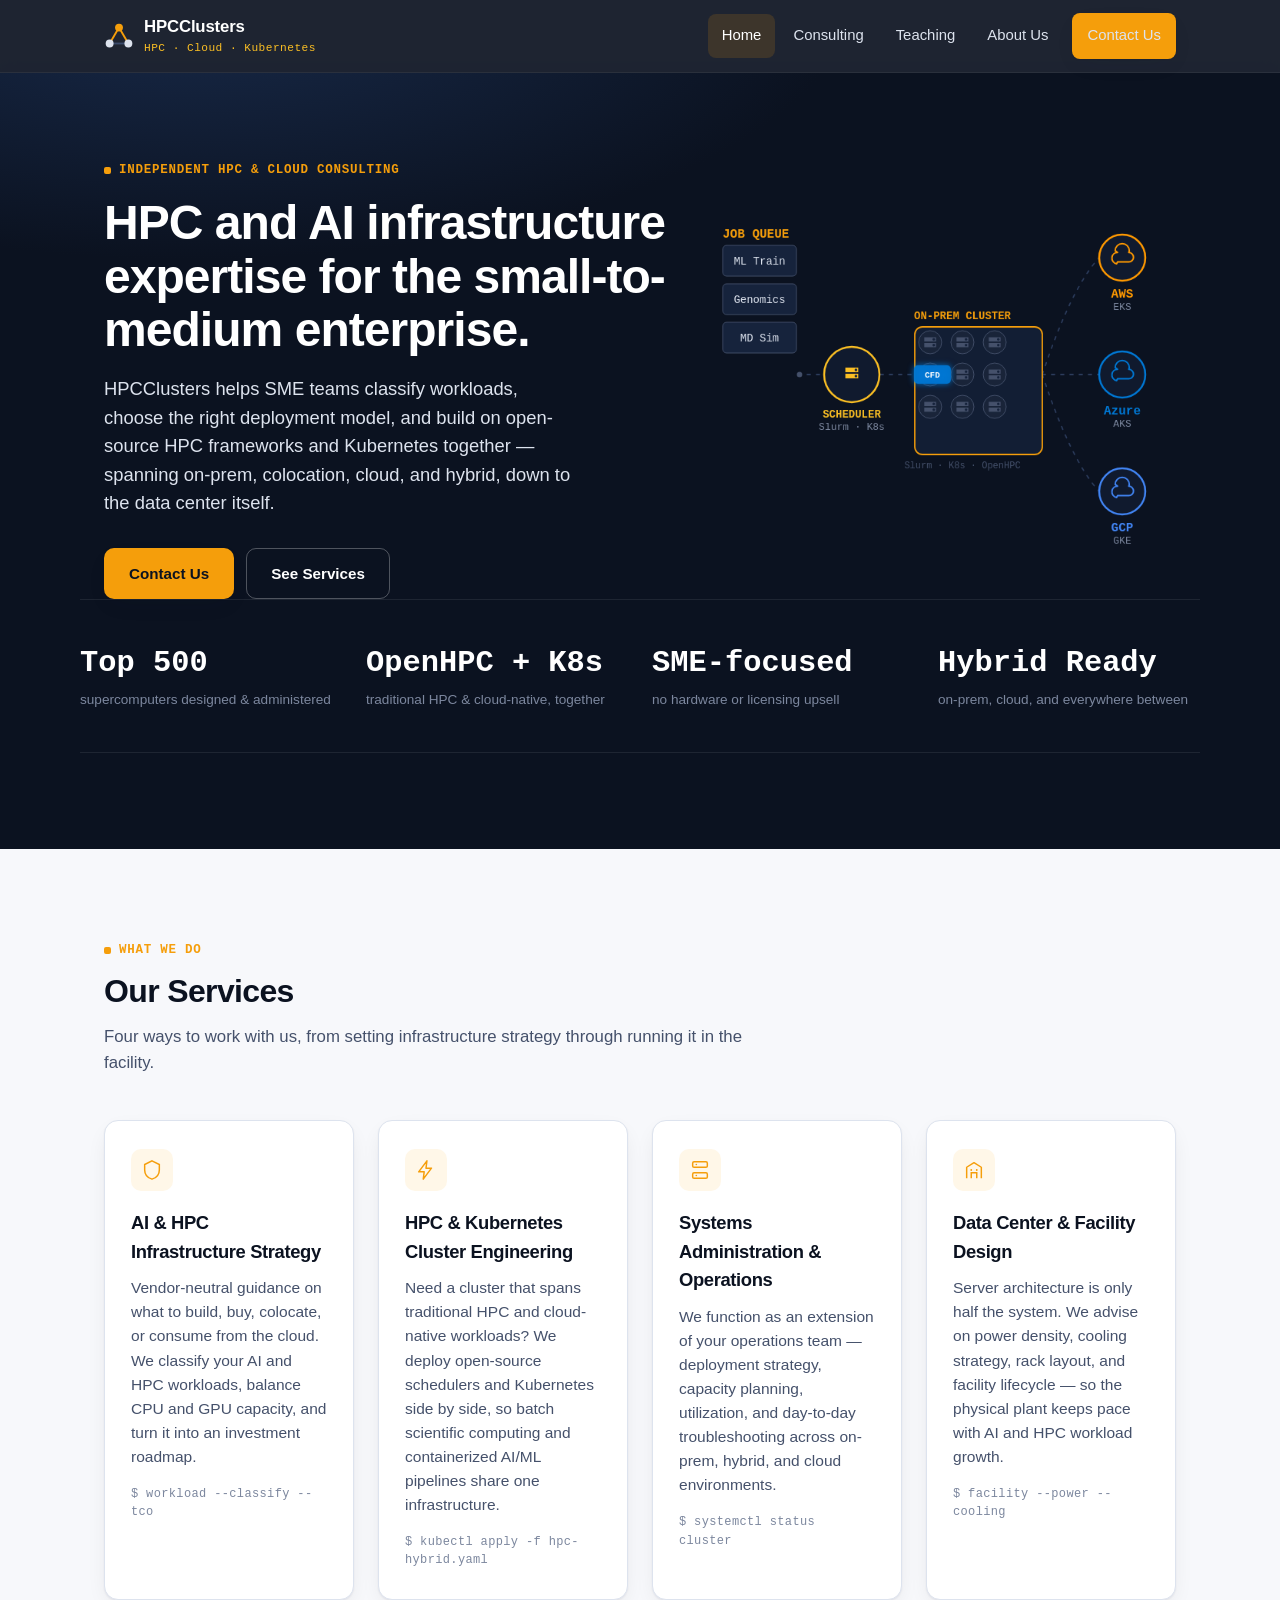
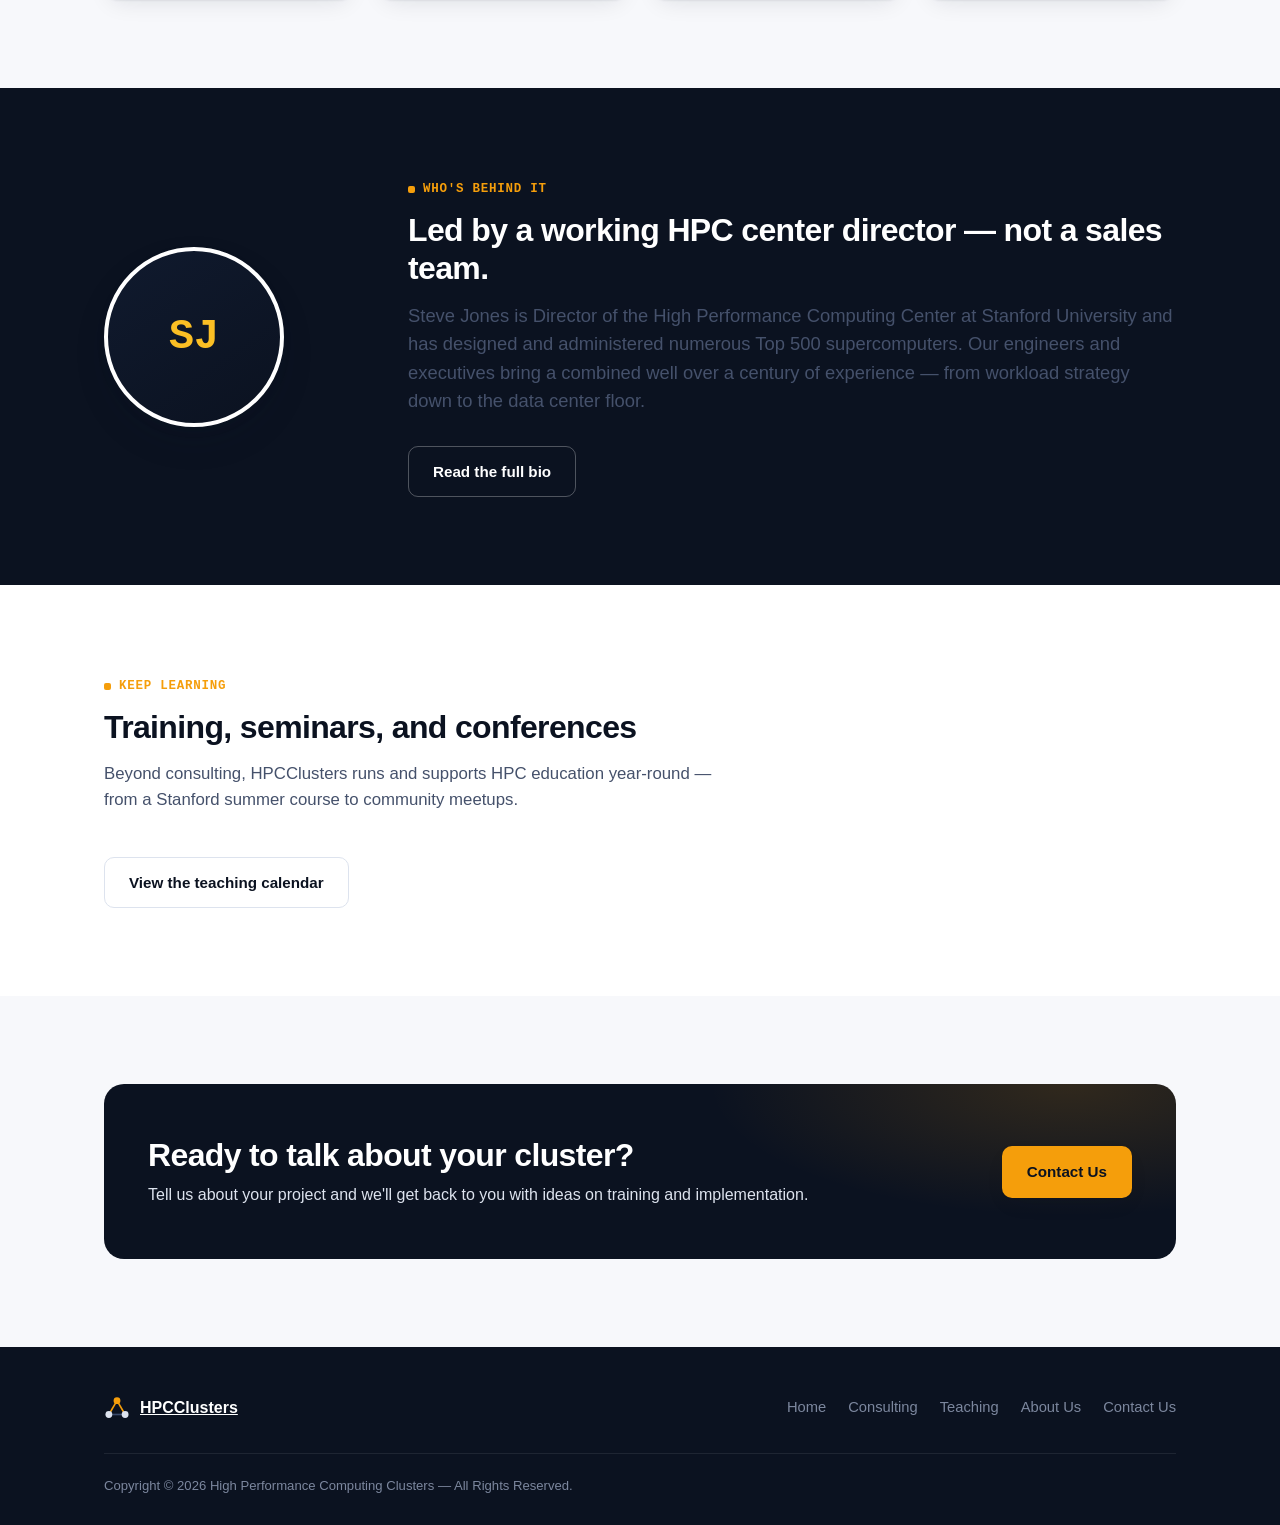
==== commit e84865fb: "Hero animation v3 — ~50% larger fonts, bigger cards and packets" ====
--- a/index.html
+++ b/index.html
@@ -175,8 +175,8 @@
 <script src="assets/script.js"></script>
 <script>
 /* ============================================================
-   HPC Cluster animation v2 — job dispatch to on-prem + cloud burst
-   Larger canvas (600×480), readable fonts, spread-out layout
+   HPC Cluster animation v3 — larger fonts & elements
+   Canvas 600×480, fonts bumped ~50% vs v2
    ============================================================ */
 (function () {
   'use strict';
@@ -208,23 +208,14 @@
     gcp:      '#4285F4',
   };
 
-  /* ---- Layout (all coordinates in 600×480 space) ---- */
-
-  /* Job queue */
-  const QX   = 16;
-  const QW   = 82;
-  const QH   = 32;
-  const QGAP = 12;
-  const QTOP = 88;
+  /* ---- Layout ---- */
+  const QX = 10, QW = 96, QH = 40, QGAP = 10, QTOP = 72;
   const QEXIT_X = QX + QW + 2;
 
-  /* Scheduler — centered vertically */
   const SCHED = { x: 178, y: 240, r: 36 };
 
-  /* On-prem cluster grid 3×3 */
   const GCOLS = 3, GROWS = 3, GSPACE = 42;
-  const GCX = 325, GCY = 240;
-  const NODE_R = 15;
+  const GCX = 322, GCY = 240, NODE_R = 15;
   const GNODES = [];
   for (let r = 0; r < GROWS; r++)
     for (let c = 0; c < GCOLS; c++)
@@ -235,15 +226,13 @@
         phaseOff: Math.random() * Math.PI * 2,
       });
 
-  /* Cloud targets — spread across the full height */
   const CLOUD_R = 30;
   const CLOUDS = [
-    { x: 522, y:  96, color: C.aws,   name: 'AWS',   k8s: 'EKS' },
-    { x: 522, y: 240, color: C.azure, name: 'Azure', k8s: 'AKS' },
-    { x: 522, y: 384, color: C.gcp,   name: 'GCP',   k8s: 'GKE' },
+    { x: 530, y:  88, color: C.aws,   name: 'AWS',   k8s: 'EKS' },
+    { x: 530, y: 240, color: C.azure, name: 'Azure', k8s: 'AKS' },
+    { x: 530, y: 392, color: C.gcp,   name: 'GCP',   k8s: 'GKE' },
   ];
 
-  /* Cluster bounding box */
   const CPAD = 20;
   const CBOX = {
     x: GCX - GSPACE - CPAD,
@@ -275,7 +264,7 @@
     if (!queue.length) return;
     const job = queue.shift();
     const toCloud = Math.random() < 0.38;
-    const startY = QTOP + 16;
+    const startY = QTOP + QH / 2;
 
     if (toCloud) {
       const cl = CLOUDS[Math.floor(Math.random() * CLOUDS.length)];
@@ -338,8 +327,8 @@
     const dt  = Math.min(now - prevT, 0.05);
     prevT = now;
 
-    if (now - lastSpawn    > 1.7)                      { spawnJob();    lastSpawn    = now; }
-    if (now - lastDispatch > 2.3 && queue.length > 0)  { dispatchJob(); lastDispatch = now; }
+    if (now - lastSpawn    > 1.7)                     { spawnJob();    lastSpawn    = now; }
+    if (now - lastDispatch > 2.3 && queue.length > 0) { dispatchJob(); lastDispatch = now; }
 
     GNODES.forEach(n => { if (n.active > 0) n.active -= dt; });
 
@@ -352,7 +341,7 @@
     /* ===== RENDER ===== */
     ctx.clearRect(0, 0, LW, LH);
 
-    /* -- Static paths -- */
+    /* -- Paths -- */
     ctx.save();
     ctx.setLineDash([4, 8]); ctx.strokeStyle = C.pathLine; ctx.lineWidth = 1.8; ctx.lineCap = 'round';
     drawPath(QEXIT_X, SCHED.y, SCHED.x - SCHED.r - 1, SCHED.y);
@@ -367,9 +356,9 @@
 
     /* -- Job queue -- */
     ctx.fillStyle = C.amber;
-    ctx.font = 'bold 12px monospace';
+    ctx.font = 'bold 16px monospace';
     ctx.textAlign = 'left';
-    ctx.fillText('JOB QUEUE', QX, QTOP - 12);
+    ctx.fillText('JOB QUEUE', QX, QTOP - 10);
 
     queue.forEach((job, i) => {
       const qy = QTOP + i * (QH + QGAP);
@@ -377,9 +366,9 @@
       ctx.fillStyle = C.navy700; ctx.fill();
       ctx.strokeStyle = C.slate600; ctx.lineWidth = 1; ctx.stroke();
       ctx.fillStyle = C.slate200;
-      ctx.font = '11px monospace';
+      ctx.font = '14px monospace';
       ctx.textAlign = 'center';
-      ctx.fillText(job.label, QX + QW / 2, qy + 21);
+      ctx.fillText(job.label, QX + QW / 2, qy + QH / 2 + 5);
     });
 
     ctx.fillStyle = C.slate600;
@@ -392,12 +381,12 @@
     ctx.strokeStyle = C.amberBrt; ctx.lineWidth = 2.5; ctx.stroke();
     drawServerIcon(SCHED.x, SCHED.y - 2, C.amberBrt, 1.2);
     ctx.fillStyle = C.amberBrt;
-    ctx.font = 'bold 11px monospace';
+    ctx.font = 'bold 14px monospace';
     ctx.textAlign = 'center';
-    ctx.fillText('SCHEDULER', SCHED.x, SCHED.y + SCHED.r + 16);
+    ctx.fillText('SCHEDULER', SCHED.x, SCHED.y + SCHED.r + 20);
     ctx.fillStyle = C.slate400;
-    ctx.font = '10px monospace';
-    ctx.fillText('Slurm · K8s', SCHED.x, SCHED.y + SCHED.r + 30);
+    ctx.font = '13px monospace';
+    ctx.fillText('Slurm · K8s', SCHED.x, SCHED.y + SCHED.r + 36);
     ctx.restore();
 
     /* -- Cluster box -- */
@@ -406,13 +395,13 @@
     ctx.strokeStyle = C.amber; ctx.lineWidth = 1.8; ctx.stroke();
 
     ctx.fillStyle = C.amber;
-    ctx.font = 'bold 11px monospace';
+    ctx.font = 'bold 14px monospace';
     ctx.textAlign = 'center';
     ctx.fillText('ON-PREM CLUSTER', GCX, CBOX.y - 10);
 
     ctx.fillStyle = C.slate600;
-    ctx.font = '10px monospace';
-    ctx.fillText('OpenHPC · Slurm · Kubernetes', GCX, CBOX.y + CBOX.h + 16);
+    ctx.font = '12px monospace';
+    ctx.fillText('Slurm · K8s · OpenHPC', GCX, CBOX.y + CBOX.h + 18);
 
     /* Compute nodes */
     GNODES.forEach(n => {
@@ -438,12 +427,12 @@
       ctx.strokeStyle = cl.color; ctx.lineWidth = 2.5; ctx.stroke();
       drawCloudShape(cl.x, cl.y - 3, 22, cl.color);
       ctx.fillStyle = cl.color;
-      ctx.font = 'bold 12px monospace';
+      ctx.font = 'bold 16px monospace';
       ctx.textAlign = 'center';
-      ctx.fillText(cl.name, cl.x, cl.y + CLOUD_R + 18);
+      ctx.fillText(cl.name, cl.x, cl.y + CLOUD_R + 22);
       ctx.fillStyle = C.slate400;
-      ctx.font = '10px monospace';
-      ctx.fillText(cl.k8s, cl.x, cl.y + CLOUD_R + 32);
+      ctx.font = '13px monospace';
+      ctx.fillText(cl.k8s, cl.x, cl.y + CLOUD_R + 38);
       ctx.restore();
     });
 
@@ -453,15 +442,15 @@
       if (p.phase === 0) pos = { x: lerp(p.p0.x, p.p1.x, p.t), y: lerp(p.p0.y, p.p1.y, p.t) };
       else               pos = quadBez(p.p1, p.cp, p.p2, p.t);
 
-      const pw = 36, ph = 18;
+      const pw = 48, ph = 24;
       ctx.save();
       ctx.shadowColor = p.color; ctx.shadowBlur = 8;
-      rrect(pos.x - pw / 2, pos.y - ph / 2, pw, ph, 4);
+      rrect(pos.x - pw / 2, pos.y - ph / 2, pw, ph, 5);
       ctx.fillStyle = p.color; ctx.globalAlpha = 0.93; ctx.fill(); ctx.globalAlpha = 1;
       ctx.fillStyle = (p.color === C.amber) ? '#0b1220' : '#ffffff';
-      ctx.font = 'bold 9px monospace';
+      ctx.font = 'bold 11px monospace';
       ctx.textAlign = 'center';
-      ctx.fillText(p.job.label.substring(0, 7), pos.x, pos.y + 3.5);
+      ctx.fillText(p.job.label.substring(0, 7), pos.x, pos.y + 4);
       ctx.restore();
     });
 
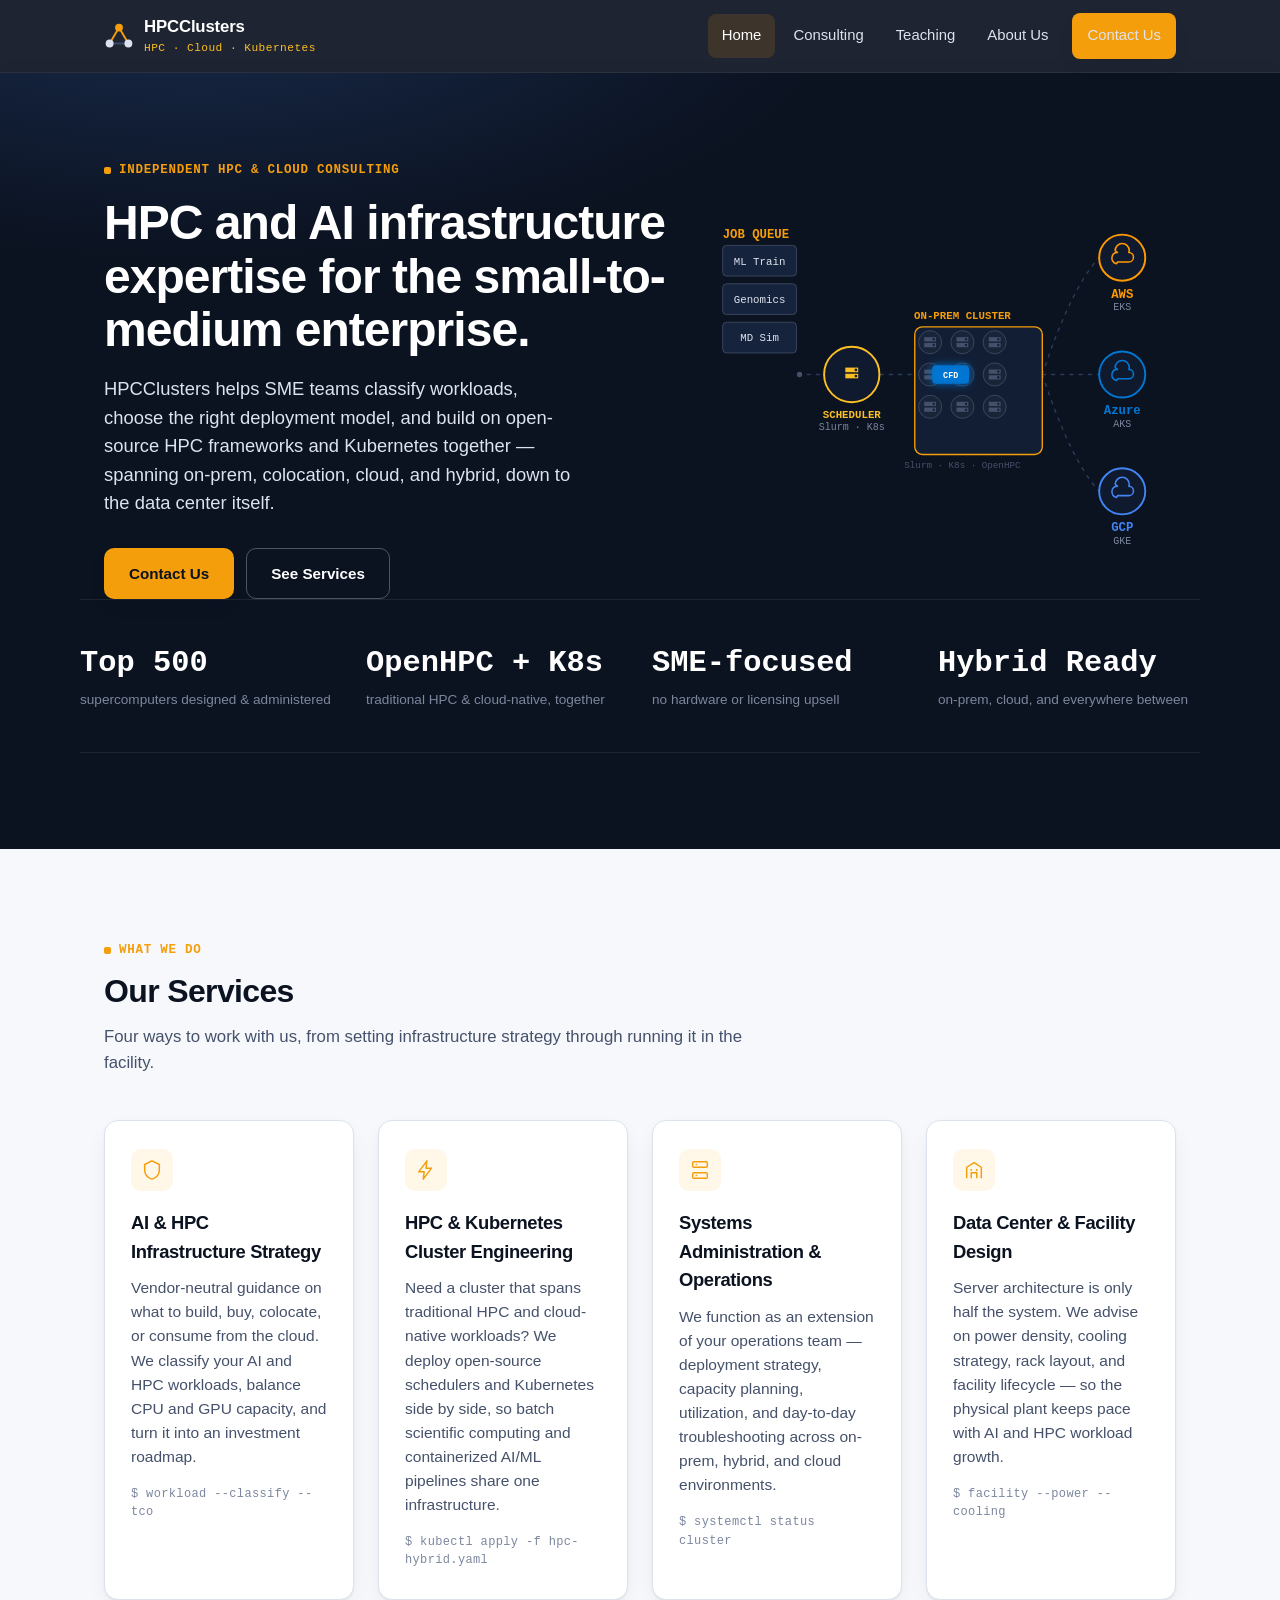
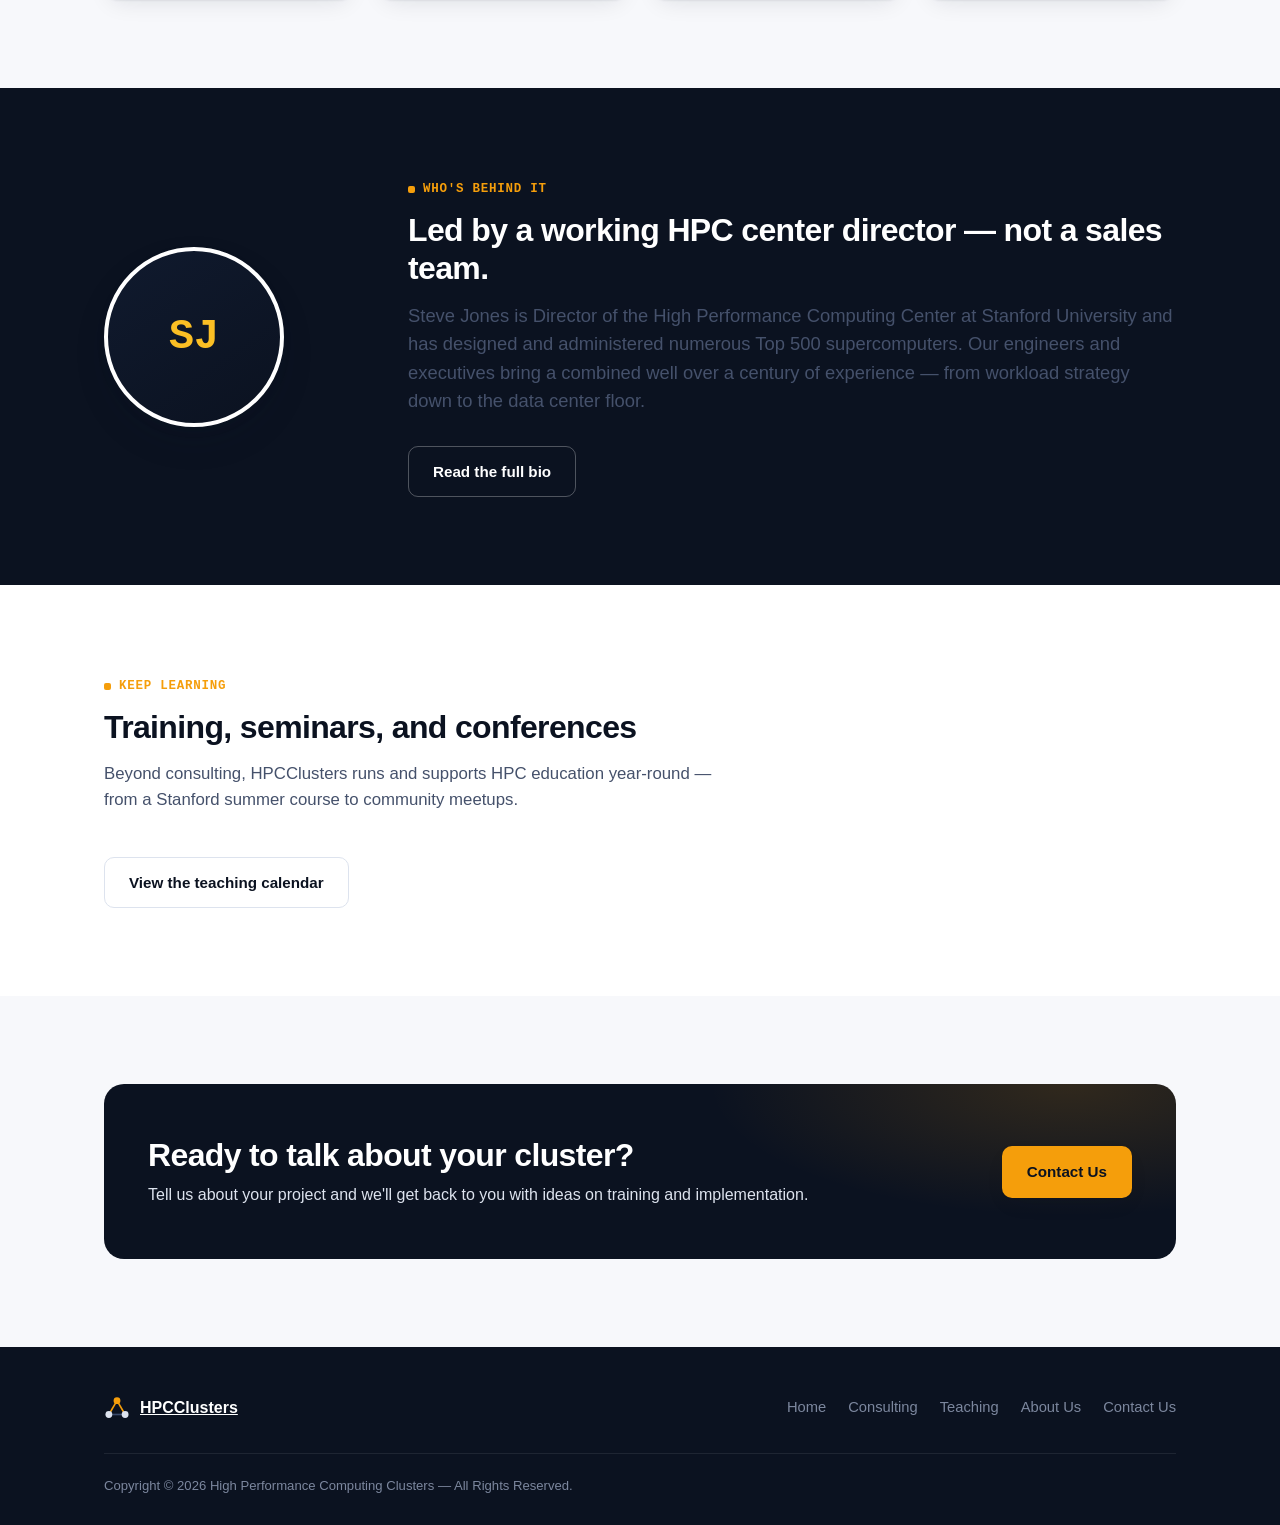
==== commit 73ced624: "Fix animation resolution — match canvas pixels to physical display pixels" ====
--- a/index.html
+++ b/index.html
@@ -188,9 +188,18 @@
   const ctx = canvas.getContext('2d');
   const dpr = Math.min(window.devicePixelRatio || 1, 2);
   const LW = 600, LH = 480;
-  canvas.width  = LW * dpr;
-  canvas.height = LH * dpr;
-  ctx.scale(dpr, dpr);
+
+  // Measure the canvas's actual CSS display size BEFORE changing its dimensions,
+  // so the internal pixel count matches physical pixels exactly (no resampling blur).
+  (function () {
+    const r = canvas.getBoundingClientRect();
+    const cssW = r.width  > 0 ? r.width  : LW;
+    const cssH = r.height > 0 ? r.height : LH;
+    canvas.width  = Math.round(cssW * dpr);
+    canvas.height = Math.round(cssH * dpr);
+    // Map logical LW×LH coordinate space onto the physical pixel grid.
+    ctx.setTransform(canvas.width / LW, 0, 0, canvas.height / LH, 0, 0);
+  })();
 
   /* ---- Colors ---- */
   const C = {
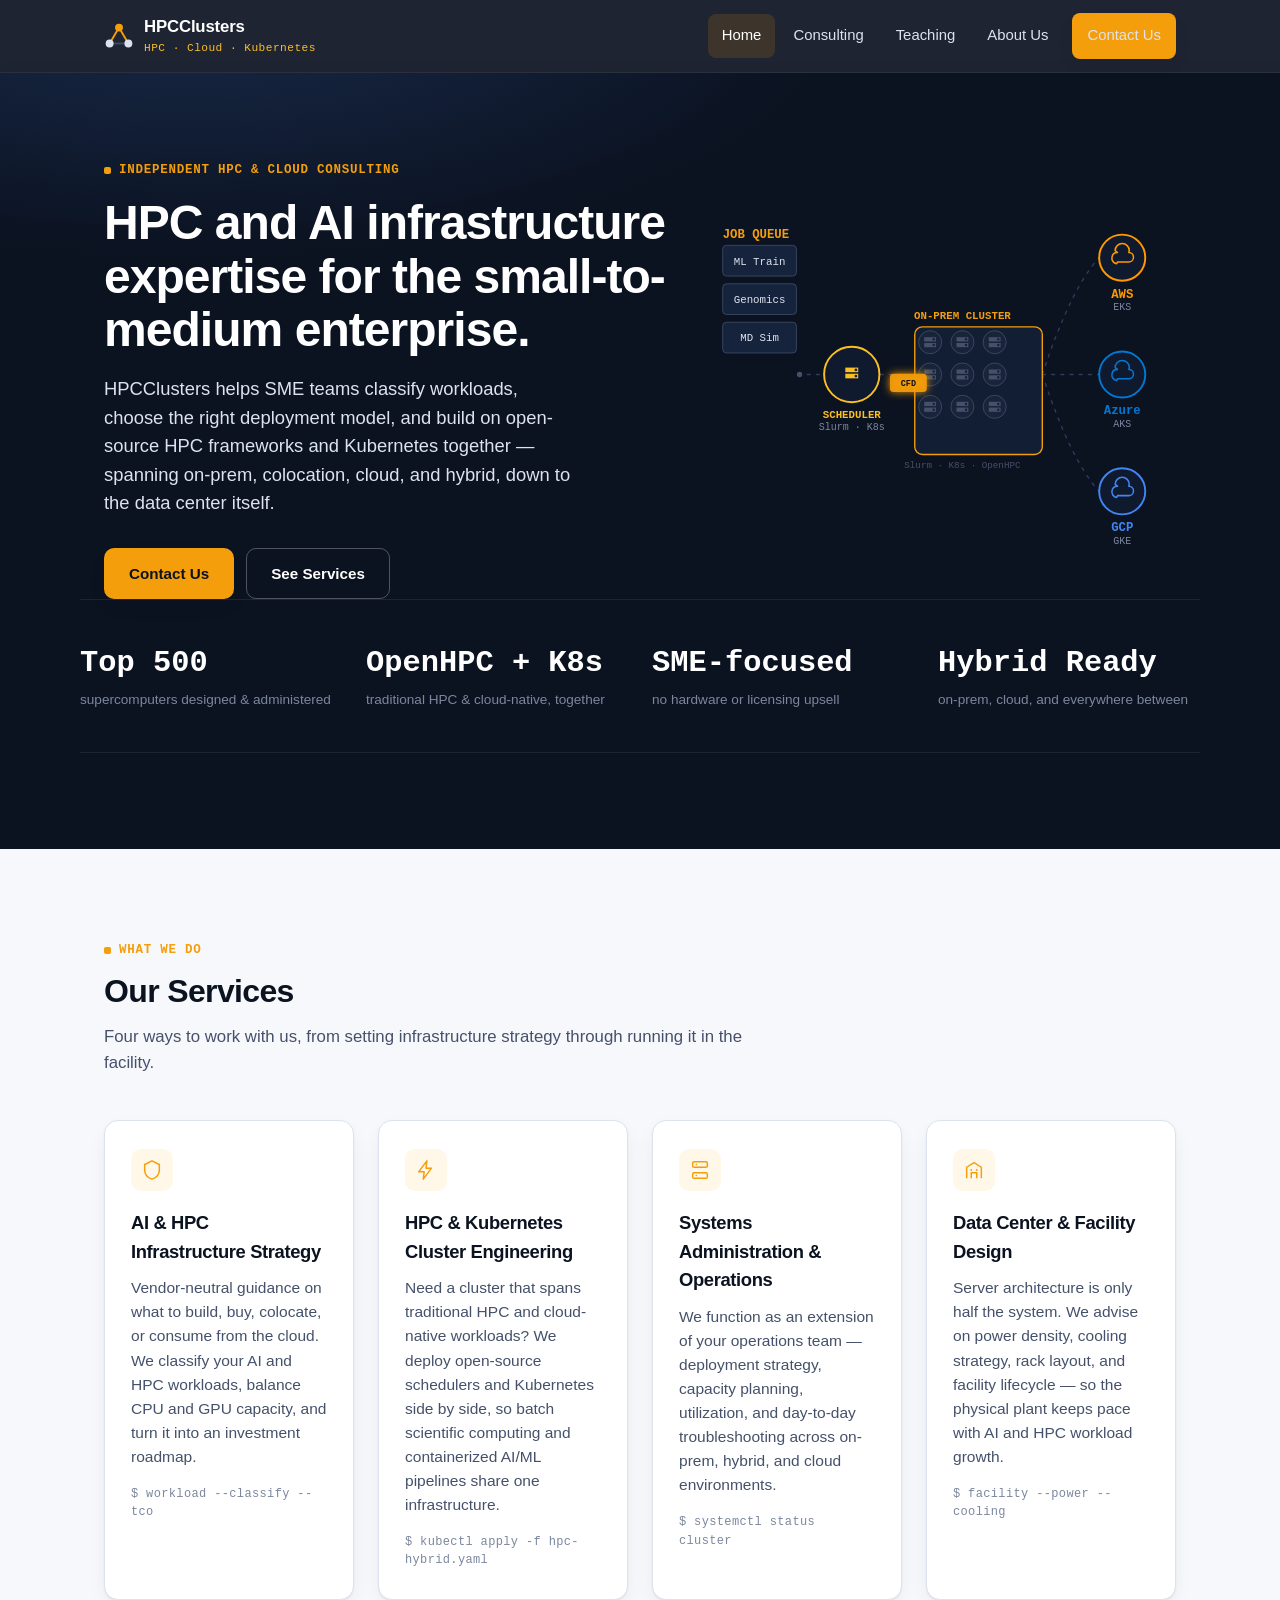
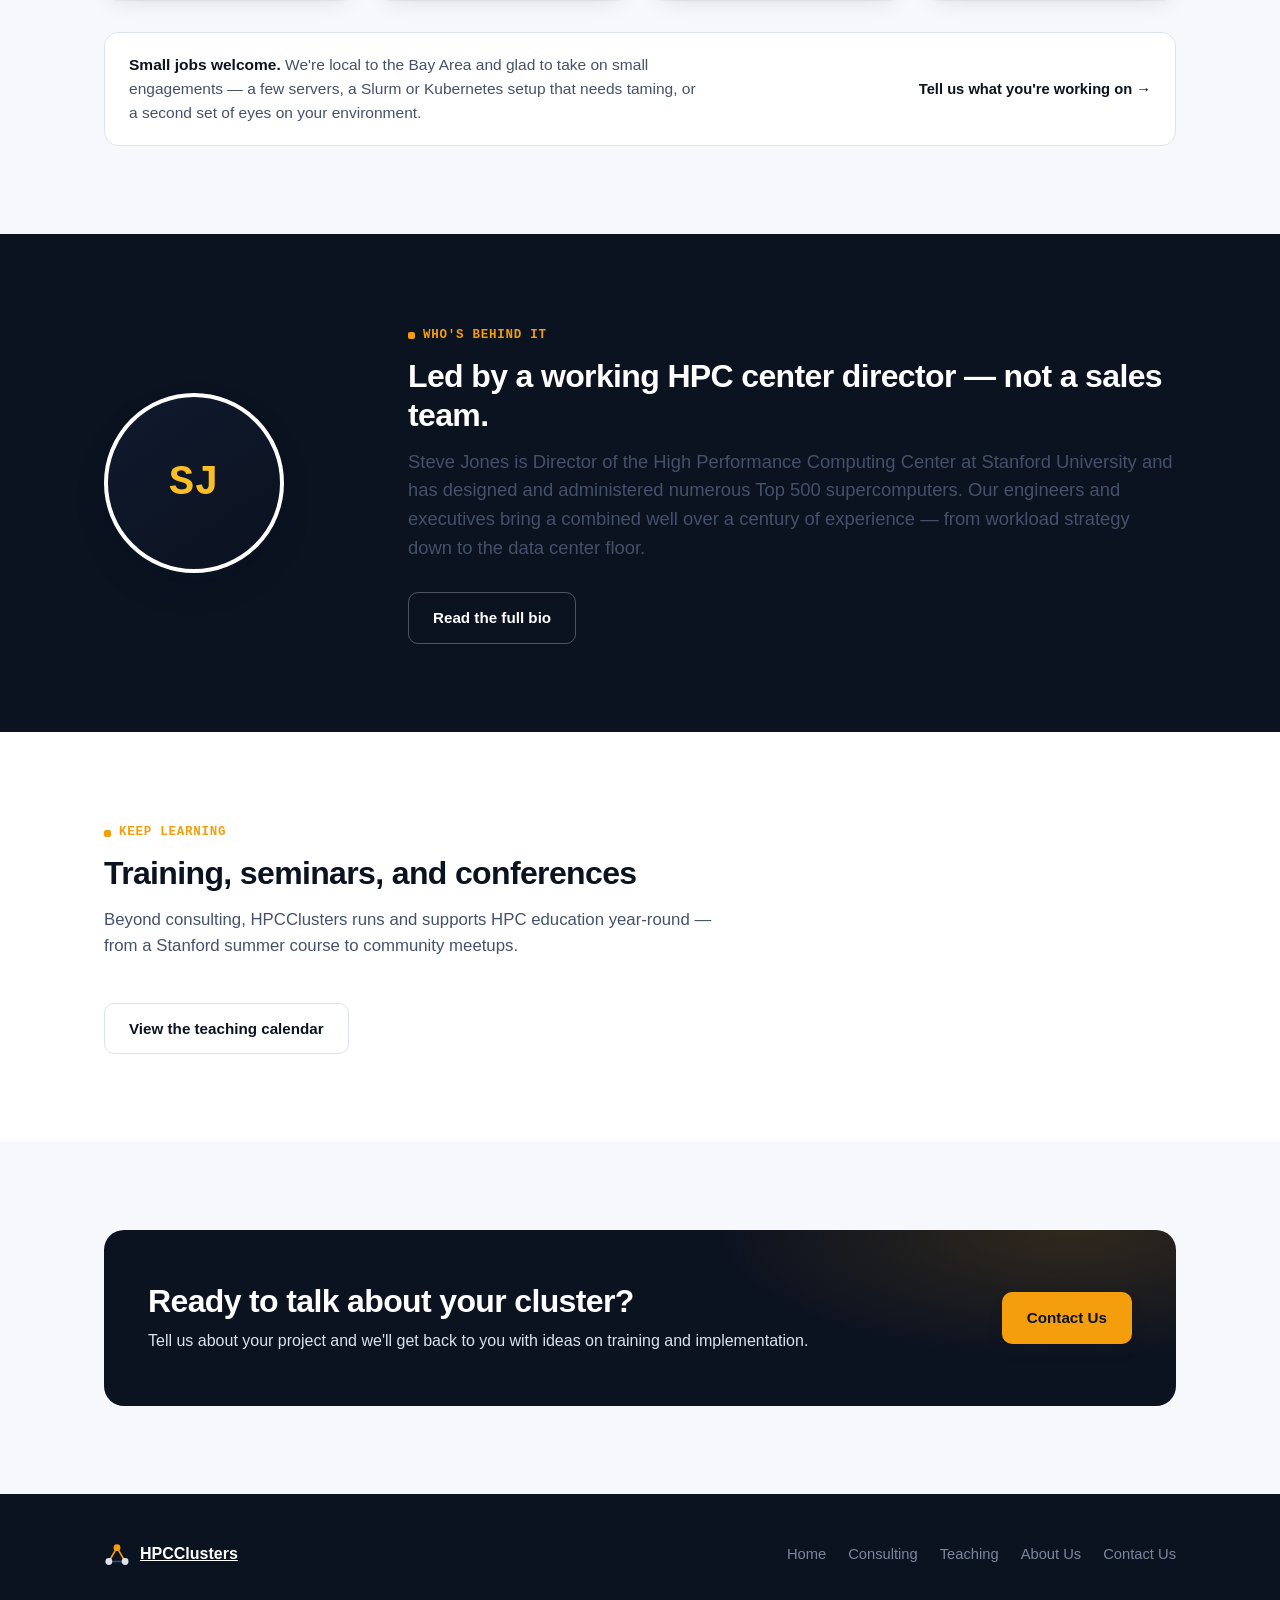
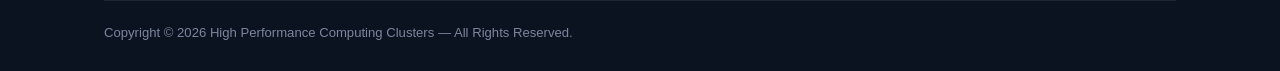
==== commit 04d77dc8: "Add low-key "small jobs welcome" notes to home and consulting pages Short callout under the services" ====
--- a/index.html
+++ b/index.html
@@ -100,6 +100,10 @@
         <span class="tag">$ facility --power --cooling</span>
       </div>
     </div>
+    <div class="small-jobs">
+      <p><strong>Small jobs welcome.</strong> We're local to the Bay Area and glad to take on small engagements — a few servers, a Slurm or Kubernetes setup that needs taming, or a second set of eyes on your environment.</p>
+      <a href="contact.html">Tell us what you're working on →</a>
+    </div>
   </div>
 </section>
 
--- a/assets/styles.css
+++ b/assets/styles.css
@@ -297,6 +297,23 @@
 .card-link { text-decoration: none; }
 .card-link .card { height: 100%; display: flex; flex-direction: column; }
 .card-link .more { margin-top: auto; padding-top: 18px; font-weight: 600; font-size: 0.9rem; color: var(--navy-900); display: flex; align-items: center; gap: 6px; }
+
+.small-jobs {
+  margin-top: 32px;
+  padding: 20px 24px;
+  background: var(--white);
+  border: 1px solid var(--slate-200);
+  border-radius: var(--radius);
+  display: flex;
+  align-items: center;
+  justify-content: space-between;
+  gap: 16px 28px;
+  flex-wrap: wrap;
+}
+.small-jobs p { color: var(--slate-600); font-size: 0.97rem; max-width: 66ch; }
+.small-jobs p strong { color: var(--navy-900); }
+.small-jobs a { font-weight: 600; font-size: 0.92rem; color: var(--navy-900); text-decoration: none; white-space: nowrap; }
+.small-jobs a:hover { color: var(--amber-500); }
 .card-link:hover .more { color: var(--amber-500); }
 
 /* ---------- stats / trust strip ---------- */
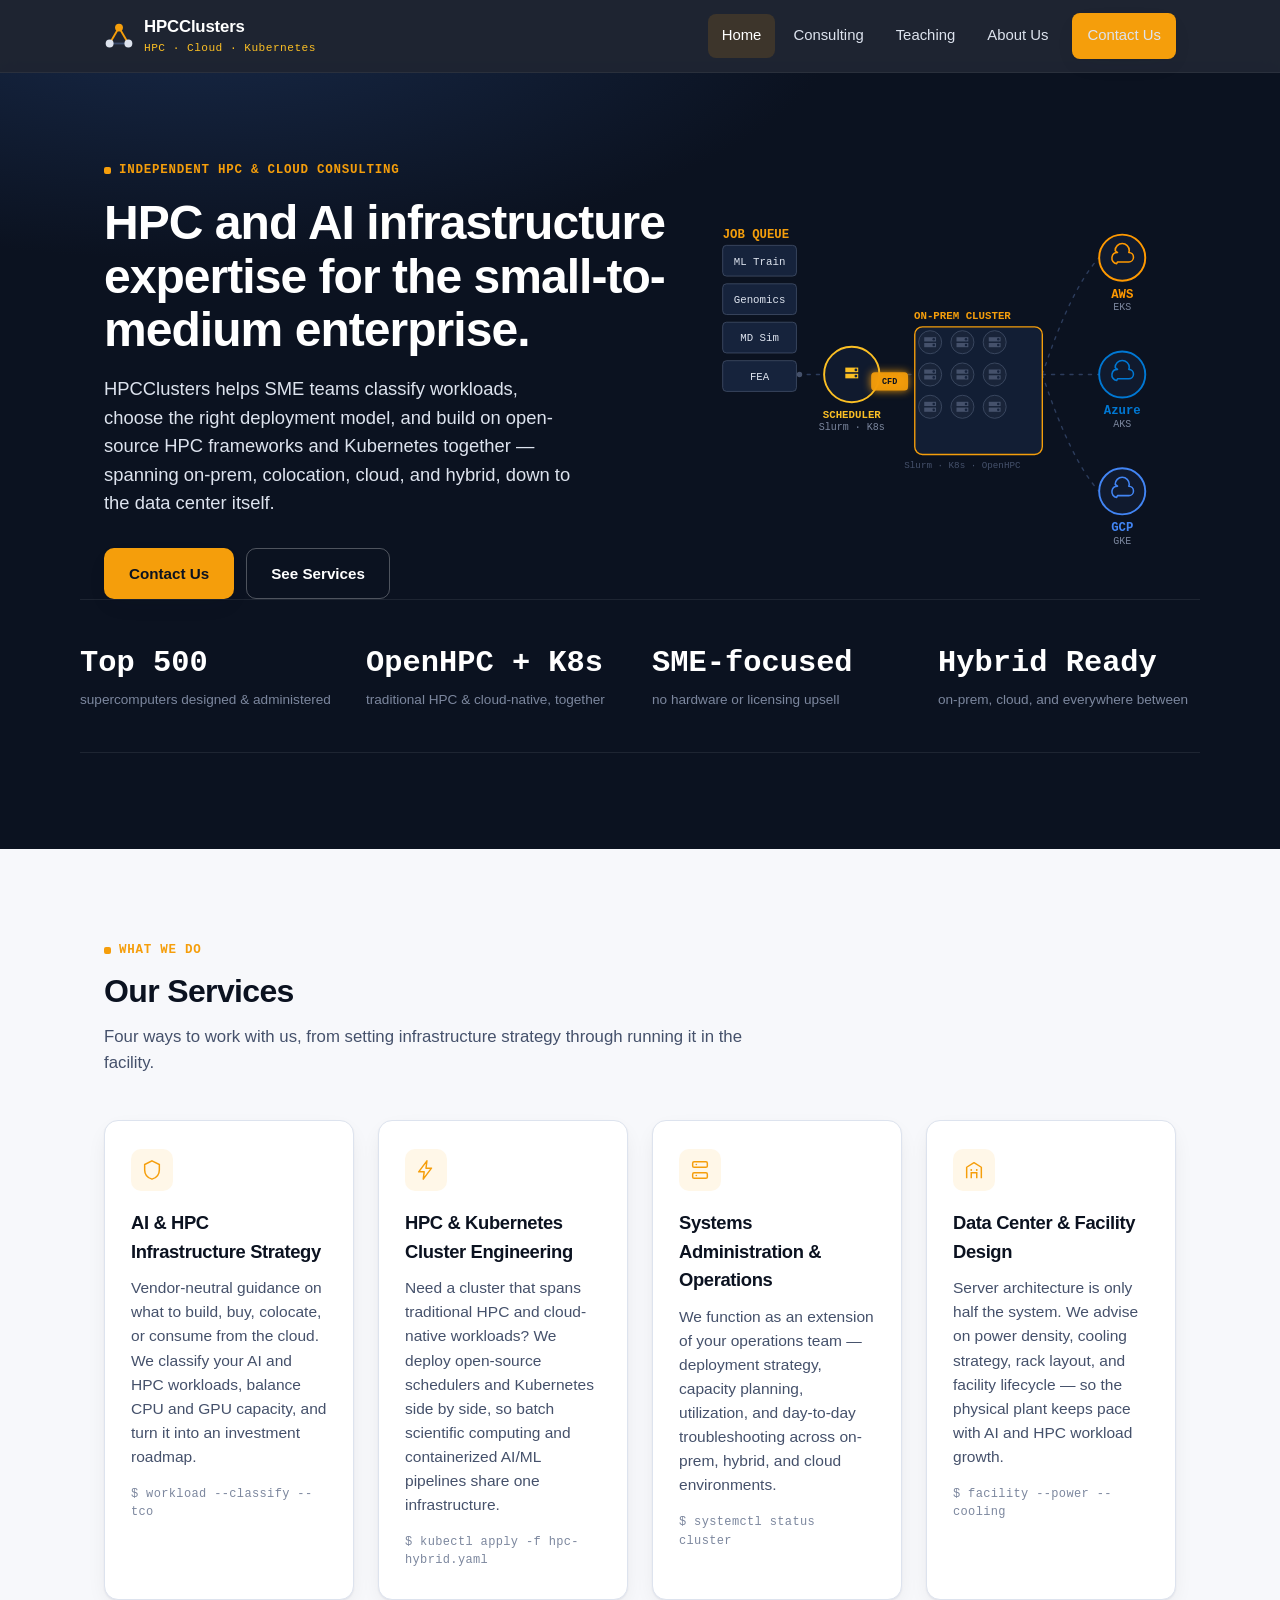
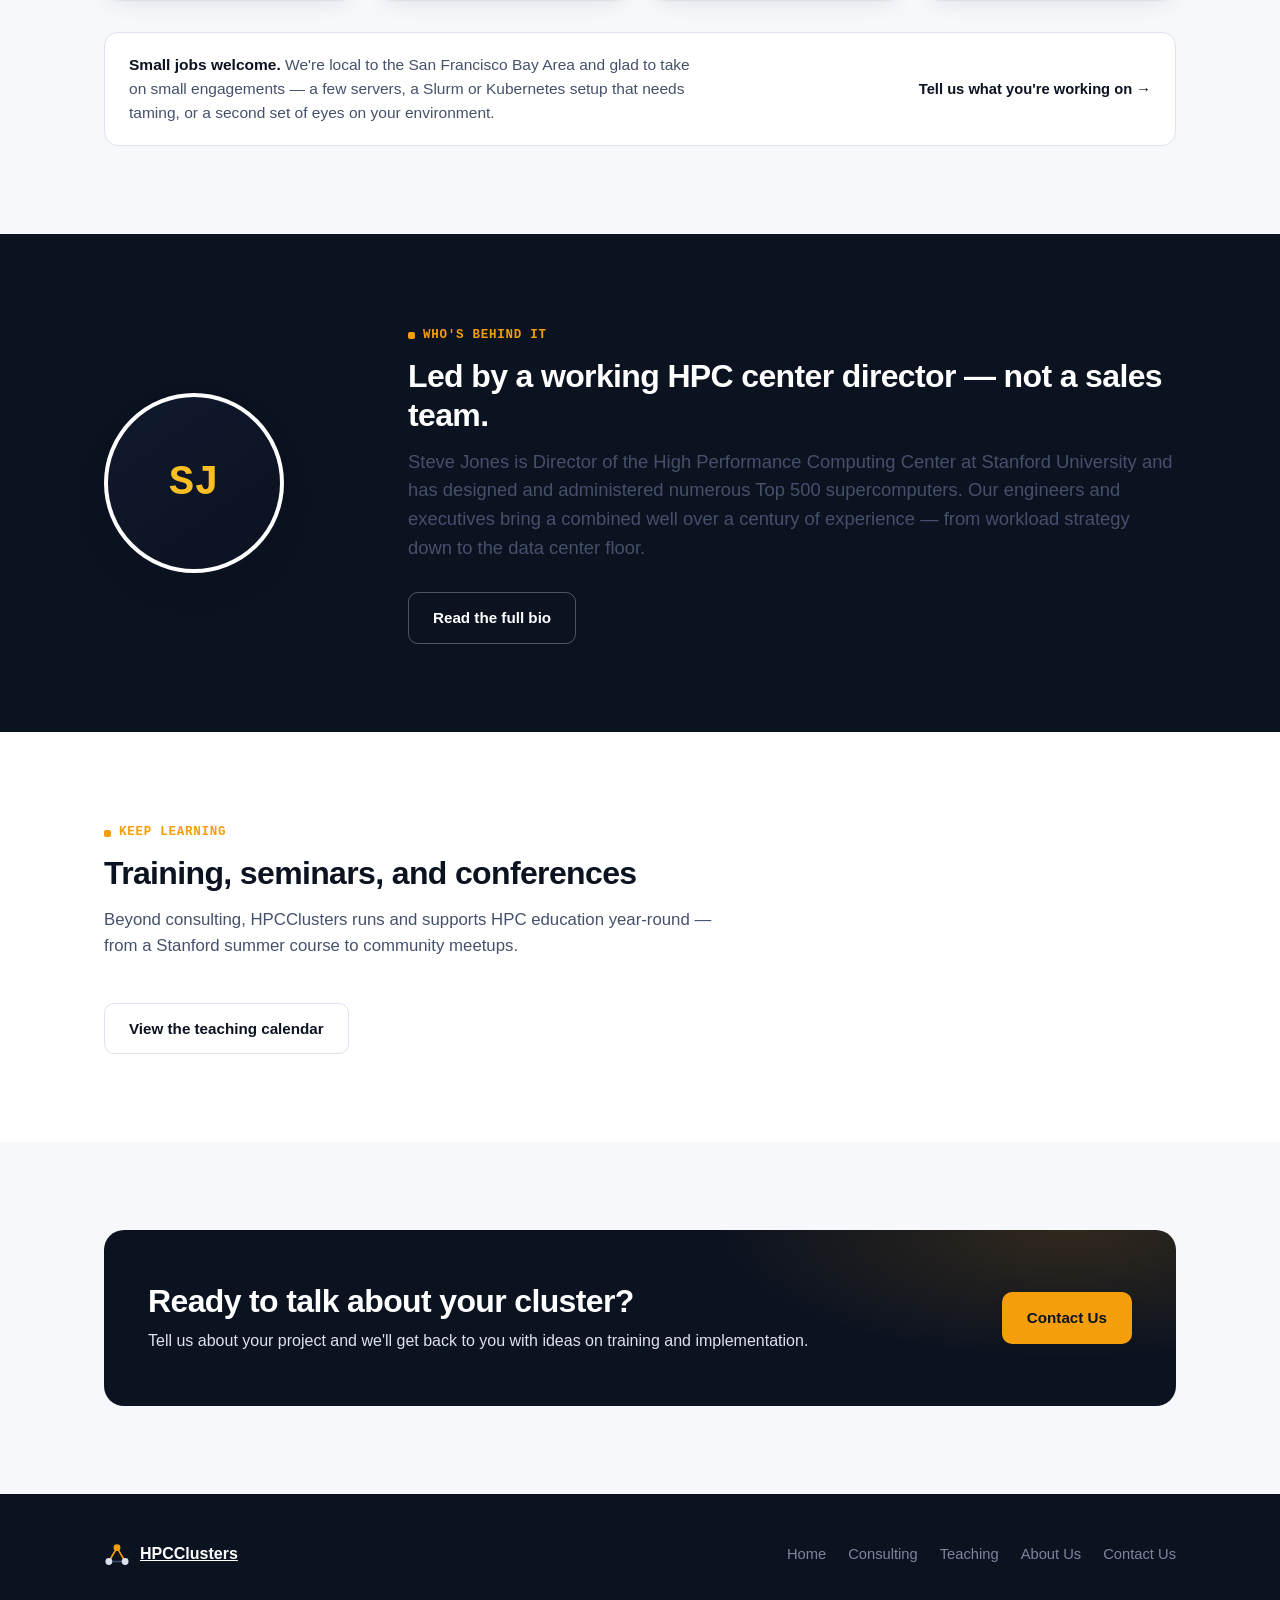
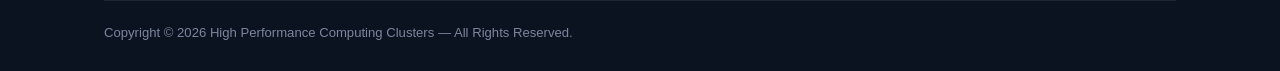
==== commit 3ba4492c: "Say "San Francisco Bay Area" to avoid ambiguity with other bay areas Co-Authored-By: Claude Sonnet 5" ====
--- a/index.html
+++ b/index.html
@@ -101,7 +101,7 @@
       </div>
     </div>
     <div class="small-jobs">
-      <p><strong>Small jobs welcome.</strong> We're local to the Bay Area and glad to take on small engagements — a few servers, a Slurm or Kubernetes setup that needs taming, or a second set of eyes on your environment.</p>
+      <p><strong>Small jobs welcome.</strong> We're local to the San Francisco Bay Area and glad to take on small engagements — a few servers, a Slurm or Kubernetes setup that needs taming, or a second set of eyes on your environment.</p>
       <a href="contact.html">Tell us what you're working on →</a>
     </div>
   </div>
